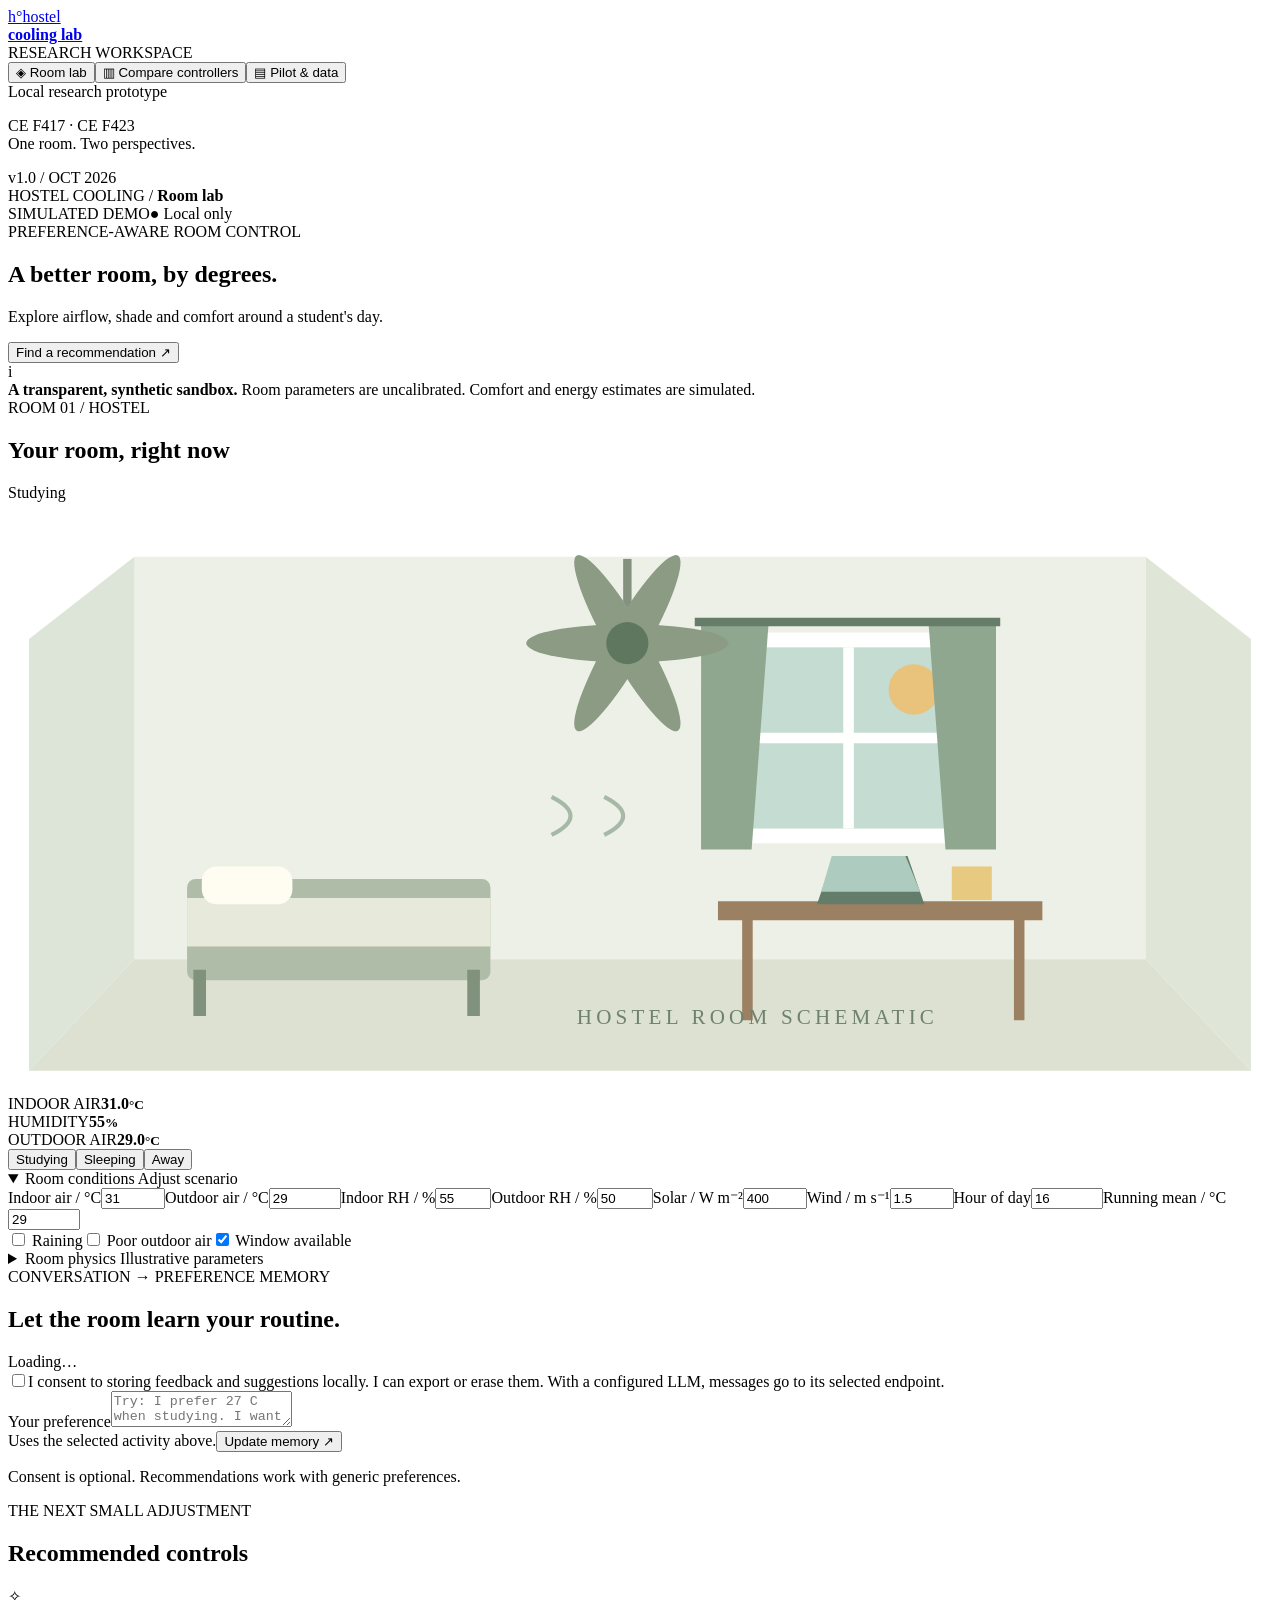
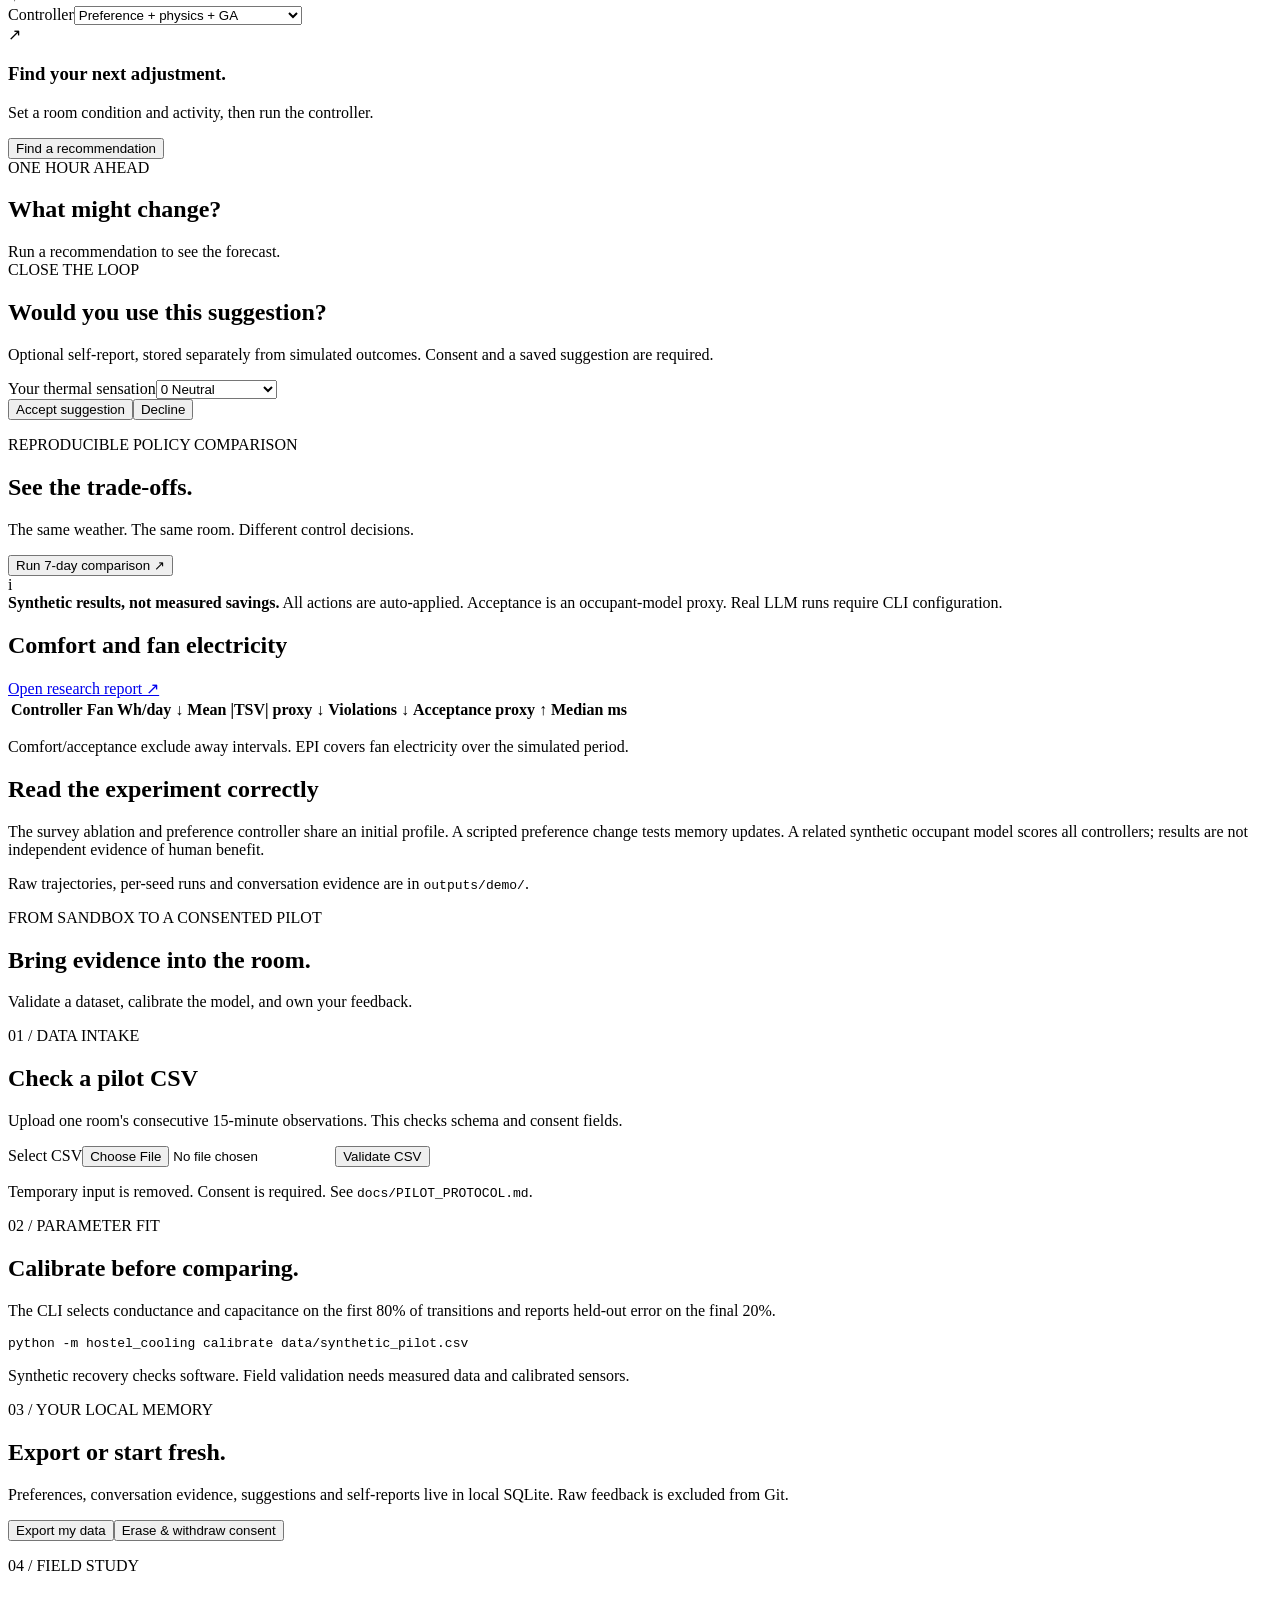
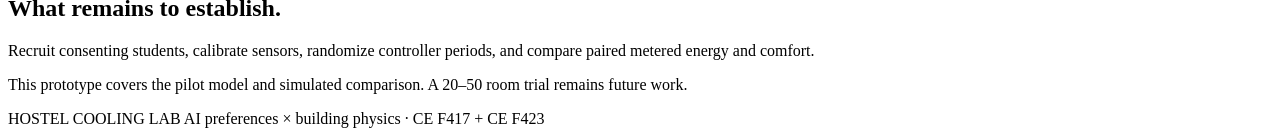
==== hostel_cooling/web/index.html @ cb5d87fa "Build combined hostel cooling research prototype and simulated pilot" ====
<!doctype html>
<html lang="en"><head><meta charset="utf-8"><meta name="viewport" content="width=device-width,initial-scale=1"><title>Hostel Cooling Lab</title><link rel="stylesheet" href="/style.css"><script src="/app.js" defer></script></head>
<body><aside class="sidebar"><a class="brand" href="/"><span class="brandmark">h°</span><span>hostel<br><b>cooling lab</b></span></a><div class="workspace-label">RESEARCH WORKSPACE</div><nav aria-label="Main navigation"><button class="nav active" data-view="lab"><span>◈</span> Room lab</button><button class="nav" data-view="evidence"><span>▥</span> Compare controllers</button><button class="nav" data-view="pilot"><span>▤</span> Pilot & data</button></nav><div class="sidebar-bottom"><span class="live-dot"></span> Local research prototype<p>CE F417 · CE F423<br>One room. Two perspectives.</p><span class="version">v1.0 / OCT 2026</span></div></aside>
<div class="workspace"><header><div class="breadcrumb">HOSTEL COOLING <span>/</span> <b id="view-label">Room lab</b></div><div class="header-right"><span class="pill amber">SIMULATED DEMO</span><span class="local">● Local only</span></div></header><main>
<section id="view-lab" class="view active"><div class="title-row"><div><div class="eyebrow">PREFERENCE-AWARE ROOM CONTROL</div><h1>A better room, by degrees.</h1><p class="subtitle">Explore airflow, shade and comfort around a student's day.</p></div><button id="recommend-top" class="primary">Find a recommendation ↗</button></div>
<div class="notice"><span>i</span><div><b>A transparent, synthetic sandbox.</b> Room parameters are uncalibrated. Comfort and energy estimates are simulated.</div></div>
<div class="lab-grid"><div class="left-column"><article class="card room-card"><div class="card-top"><div><span class="overline">ROOM 01 / HOSTEL</span><h2>Your room, right now</h2></div><span class="pill green" id="activity-badge">Studying</span></div>
<div class="room-scene"><svg viewBox="0 0 600 280" role="img" aria-label="Hostel room schematic with fan, bed, window, curtains and study desk"><path d="M60 26H540V217H60Z" fill="#edf0e6"/><path d="M60 217H540L590 270H10Z" fill="#dde1d2"/><path d="M60 26L10 65V270L60 217" fill="#dde5d8"/><path d="M540 26L590 65V270L540 217" fill="#e0e6d7"/><rect x="337" y="62" width="125" height="100" rx="3" fill="#fff"/><rect x="344" y="69" width="111" height="86" fill="#c4dcd2"/><path d="M399 69V155M344 112H455" stroke="#fff" stroke-width="5"/><circle cx="430" cy="89" r="12" fill="#e9c37b"/><g id="scene-curtain"><path d="M329 58H361L353 165H329Z" fill="#8fa78e"/><path d="M437 58H469V165H445Z" fill="#8fa78e"/></g><path d="M326 57H471" stroke="#667e69" stroke-width="4"/><rect x="85" y="179" width="144" height="48" rx="4" fill="#afbda8"/><path d="M85 188H229V211H85" fill="#e7e9da"/><rect x="92" y="173" width="43" height="18" rx="7" fill="#fffdf1"/><path d="M91 222V244M221 222V244" stroke="#80917c" stroke-width="6"/><path d="M337 194H491" stroke="#9c8062" stroke-width="9"/><path d="M351 198V246M480 198V246" stroke="#9c8062" stroke-width="5"/><path d="M392 168H427L435 191H384Z" fill="#647c6a"/><path d="M391 168H426L433 185H386Z" fill="#aecbc0"/><rect x="448" y="173" width="19" height="16" fill="#e7c980"/><path d="M294 27V57" stroke="#85917f" stroke-width="4"/><g id="fan-blades"><ellipse cx="294" cy="67" rx="48" ry="9" fill="#8b9b84"/><ellipse cx="294" cy="67" rx="48" ry="9" fill="#8b9b84" transform="rotate(60 294 67)"/><ellipse cx="294" cy="67" rx="48" ry="9" fill="#8b9b84" transform="rotate(120 294 67)"/></g><circle cx="294" cy="67" r="10" fill="#60775f"/><path d="M258 140q18 9 0 18M283 140q18 9 0 18" stroke="#a5b9a6" stroke-width="2" fill="none"/><text x="270" y="248" font-size="10" fill="#6e826d" letter-spacing="2">HOSTEL ROOM SCHEMATIC</text></svg></div>
<div class="room-stats"><div><span>INDOOR AIR</span><strong><span id="display-temp">31.0</span><small>°C</small></strong></div><div><span>HUMIDITY</span><strong><span id="display-rh">55</span><small>%</small></strong></div><div><span>OUTDOOR AIR</span><strong><span id="display-outdoor">29.0</span><small>°C</small></strong></div></div>
<div class="activity-switch" role="group" aria-label="Student activity"><button data-activity="study" class="selected">Studying</button><button data-activity="sleep">Sleeping</button><button data-activity="away">Away</button></div>
<details class="room-inputs" open><summary>Room conditions <span>Adjust scenario</span></summary><div class="input-grid"><label>Indoor air / °C<input id="indoor_c" type="number" min="5" max="50" step=".1" value="31"></label><label>Outdoor air / °C<input id="outdoor_c" type="number" min="-10" max="55" step=".1" value="29"></label><label>Indoor RH / %<input id="rh" type="number" min="1" max="100" value="55"></label><label>Outdoor RH / %<input id="outdoor_rh" type="number" min="1" max="100" value="50"></label><label>Solar / W m⁻²<input id="solar_w_m2" type="number" min="0" max="1400" value="400"></label><label>Wind / m s⁻¹<input id="wind_ms" type="number" min="0" max="15" step=".1" value="1.5"></label><label>Hour of day<input id="hour" type="number" min="0" max="23.75" step=".25" value="16"></label><label>Running mean / °C<input id="running_mean_c" type="number" min="-10" max="45" step=".1" value="29"></label></div><div class="check-row"><label><input type="checkbox" id="rain"> Raining</label><label><input type="checkbox" id="poor_air"> Poor outdoor air</label><label><input type="checkbox" id="window_allowed" checked> Window available</label></div></details>
<details class="room-inputs"><summary>Room physics <span>Illustrative parameters</span></summary><div class="input-grid"><label>Floor area / m²<input id="area_m2" type="number" min="4" max="100" value="12"></label><label>Envelope UA / W K⁻¹<input id="ua_w_k" type="number" min="1" max="500" value="45"></label><label>Capacity / MJ K⁻¹<input id="capacity_mj" type="number" min=".1" max="50" step=".1" value="2"></label><label>Orientation<select id="orientation"><option>west</option><option>east</option><option>north</option><option>south</option></select></label></div><p class="muted small">Other defaults: 3 m height, 2 m² glazing, solar gain factor 0.6. Calibrate using the CLI before interpreting field predictions.</p></details></article>
<article class="card memory-card"><div class="card-top"><div><span class="overline">CONVERSATION → PREFERENCE MEMORY</span><h2>Let the room learn your routine.</h2></div><span class="small muted" id="backend">Loading…</span></div><label class="consent"><input type="checkbox" id="consent"><span>I consent to storing feedback and suggestions locally. I can export or erase them. With a configured LLM, messages go to its selected endpoint.</span></label><form id="chat-form"><label class="sr-only" for="message">Your preference</label><textarea id="message" rows="2" maxlength="2000" placeholder="Try: I prefer 27 C when studying. I want airflow."></textarea><div class="chat-bottom"><span>Uses the selected activity above.</span><button class="primary" type="submit" id="save-preference">Update memory ↗</button></div></form><p id="chat-status" class="small" aria-live="polite">Consent is optional. Recommendations work with generic preferences.</p><div id="memory-profile" class="memory-chips"></div><div id="memory-events"></div></article></div>
<div class="right-column"><article class="card recommendation"><div class="card-top"><div><span class="overline">THE NEXT SMALL ADJUSTMENT</span><h2>Recommended controls</h2></div><span class="sparkle">✧</span></div><label class="small muted">Controller<select id="method"><option value="ours">Preference + physics + GA</option><option value="fixed">Fixed schedule</option><option value="expert">Expert rules</option><option value="adaptive">Adaptive reference + fallback</option><option value="ann">Synthetic-trained ANN</option><option value="physics">Room physics only</option><option value="generic_llm">Generic LLM (requires connection)</option></select></label><div id="recommend-empty" class="empty-state"><div>↗</div><h3>Find your next adjustment.</h3><p>Set a room condition and activity, then run the controller.</p><button class="primary" id="recommend">Find a recommendation</button></div><div id="recommend-result" hidden><div class="control-list"><div><span class="control-icon">✳</span><span><b>Fan</b><small id="fan-detail"></small></span><strong id="fan-action"></strong></div><div><span class="control-icon">▣</span><span><b>Window</b><small>Natural ventilation</small></span><strong id="window-action"></strong></div><div><span class="control-icon">▥</span><span><b>Curtain</b><small>Solar shading</small></span><strong id="curtain-action"></strong></div></div><p class="explanation" id="explanation"></p><div id="constraints" class="small"></div><button class="secondary full" id="step">Simulate these controls for 15 min →</button><p class="muted small">Updates this sandbox only. No devices are connected.</p></div></article>
<article class="card forecast"><span class="overline">ONE HOUR AHEAD</span><h2>What might change?</h2><div id="forecast-empty" class="muted small">Run a recommendation to see the forecast.</div><div id="forecast-result" hidden><div class="forecast-stat"><strong id="forecast-temperature"></strong><span>predicted indoor air / +60 min</span></div><div id="forecast-chart" aria-label="One-hour temperature forecast"></div><div class="mini-metrics"><div><span>Fan electricity / 15 min</span><b id="energy"></b></div><div><span>Comfort proxy / −3 to +3</span><b id="comfort"></b></div><div><span>GA gap from exact optimum</span><b id="ga-gap"></b></div></div><p class="small muted">Constant weather and activity. Air temperature stands in for operative temperature.</p></div></article>
<article class="card feedback"><span class="overline">CLOSE THE LOOP</span><h2>Would you use this suggestion?</h2><p class="small muted">Optional self-report, stored separately from simulated outcomes. Consent and a saved suggestion are required.</p><label class="small">Your thermal sensation<select id="tsv"><option value="-3">−3 Cold</option><option value="-2">−2 Cool</option><option value="-1">−1 Slightly cool</option><option value="0" selected>0 Neutral</option><option value="1">+1 Slightly warm</option><option value="2">+2 Warm</option><option value="3">+3 Hot</option></select></label><div class="feedback-buttons"><button class="secondary" id="accept">Accept suggestion</button><button class="text-button" id="reject">Decline</button></div><p class="small" id="feedback-status" aria-live="polite"></p></article></div></div></section>
<section id="view-evidence" class="view"><div class="title-row"><div><div class="eyebrow">REPRODUCIBLE POLICY COMPARISON</div><h1>See the trade-offs.</h1><p class="subtitle">The same weather. The same room. Different control decisions.</p></div><button id="run-experiment" class="primary">Run 7-day comparison ↗</button></div><div class="notice"><span>i</span><div><b>Synthetic results, not measured savings.</b> All actions are auto-applied. Acceptance is an occupant-model proxy. Real LLM runs require CLI configuration.</div></div><p id="experiment-status" aria-live="polite" class="small"></p><div id="results-meta" class="small muted"></div><div class="card results-card"><div class="card-top"><h2>Comfort and fan electricity</h2><a href="/report" target="_blank" rel="noopener">Open research report ↗</a></div><div class="table-wrap"><table><thead><tr><th>Controller</th><th>Fan Wh/day ↓</th><th>Mean |TSV| proxy ↓</th><th>Violations ↓</th><th>Acceptance proxy ↑</th><th>Median ms</th></tr></thead><tbody id="results"></tbody></table></div><p class="small muted">Comfort/acceptance exclude away intervals. EPI covers fan electricity over the simulated period.</p></div><div class="card"><h2>Read the experiment correctly</h2><div id="skipped"></div><p>The survey ablation and preference controller share an initial profile. A scripted preference change tests memory updates. A related synthetic occupant model scores all controllers; results are not independent evidence of human benefit.</p><p>Raw trajectories, per-seed runs and conversation evidence are in <code>outputs/demo/</code>.</p></div></section>
<section id="view-pilot" class="view"><div class="title-row"><div><div class="eyebrow">FROM SANDBOX TO A CONSENTED PILOT</div><h1>Bring evidence into the room.</h1><p class="subtitle">Validate a dataset, calibrate the model, and own your feedback.</p></div></div><div class="pilot-grid"><article class="card"><span class="overline">01 / DATA INTAKE</span><h2>Check a pilot CSV</h2><p class="muted">Upload one room's consecutive 15-minute observations. This checks schema and consent fields.</p><label class="file-input">Select CSV<input id="pilot-file" type="file" accept=".csv,text/csv"></label><button class="primary" id="validate-pilot">Validate CSV</button><p id="pilot-status" aria-live="polite" class="small"></p><p class="small muted">Temporary input is removed. Consent is required. See <code>docs/PILOT_PROTOCOL.md</code>.</p></article><article class="card"><span class="overline">02 / PARAMETER FIT</span><h2>Calibrate before comparing.</h2><p>The CLI selects conductance and capacitance on the first 80% of transitions and reports held-out error on the final 20%.</p><pre>python -m hostel_cooling calibrate data/synthetic_pilot.csv</pre><p class="small muted">Synthetic recovery checks software. Field validation needs measured data and calibrated sensors.</p></article><article class="card"><span class="overline">03 / YOUR LOCAL MEMORY</span><h2>Export or start fresh.</h2><p>Preferences, conversation evidence, suggestions and self-reports live in local SQLite. Raw feedback is excluded from Git.</p><div class="feedback-buttons"><button class="secondary" id="export">Export my data</button><button class="text-button danger" id="erase">Erase & withdraw consent</button></div><p id="privacy-status" class="small" aria-live="polite"></p></article><article class="card"><span class="overline">04 / FIELD STUDY</span><h2>What remains to establish.</h2><p>Recruit consenting students, calibrate sensors, randomize controller periods, and compare paired metered energy and comfort.</p><p class="small muted">This prototype covers the pilot model and simulated comparison. A 20–50 room trial remains future work.</p></article></div></section>
<footer>HOSTEL COOLING LAB <span>AI preferences × building physics · CE F417 + CE F423</span></footer></main></div><div id="toast" role="status" aria-live="polite"></div></body></html>
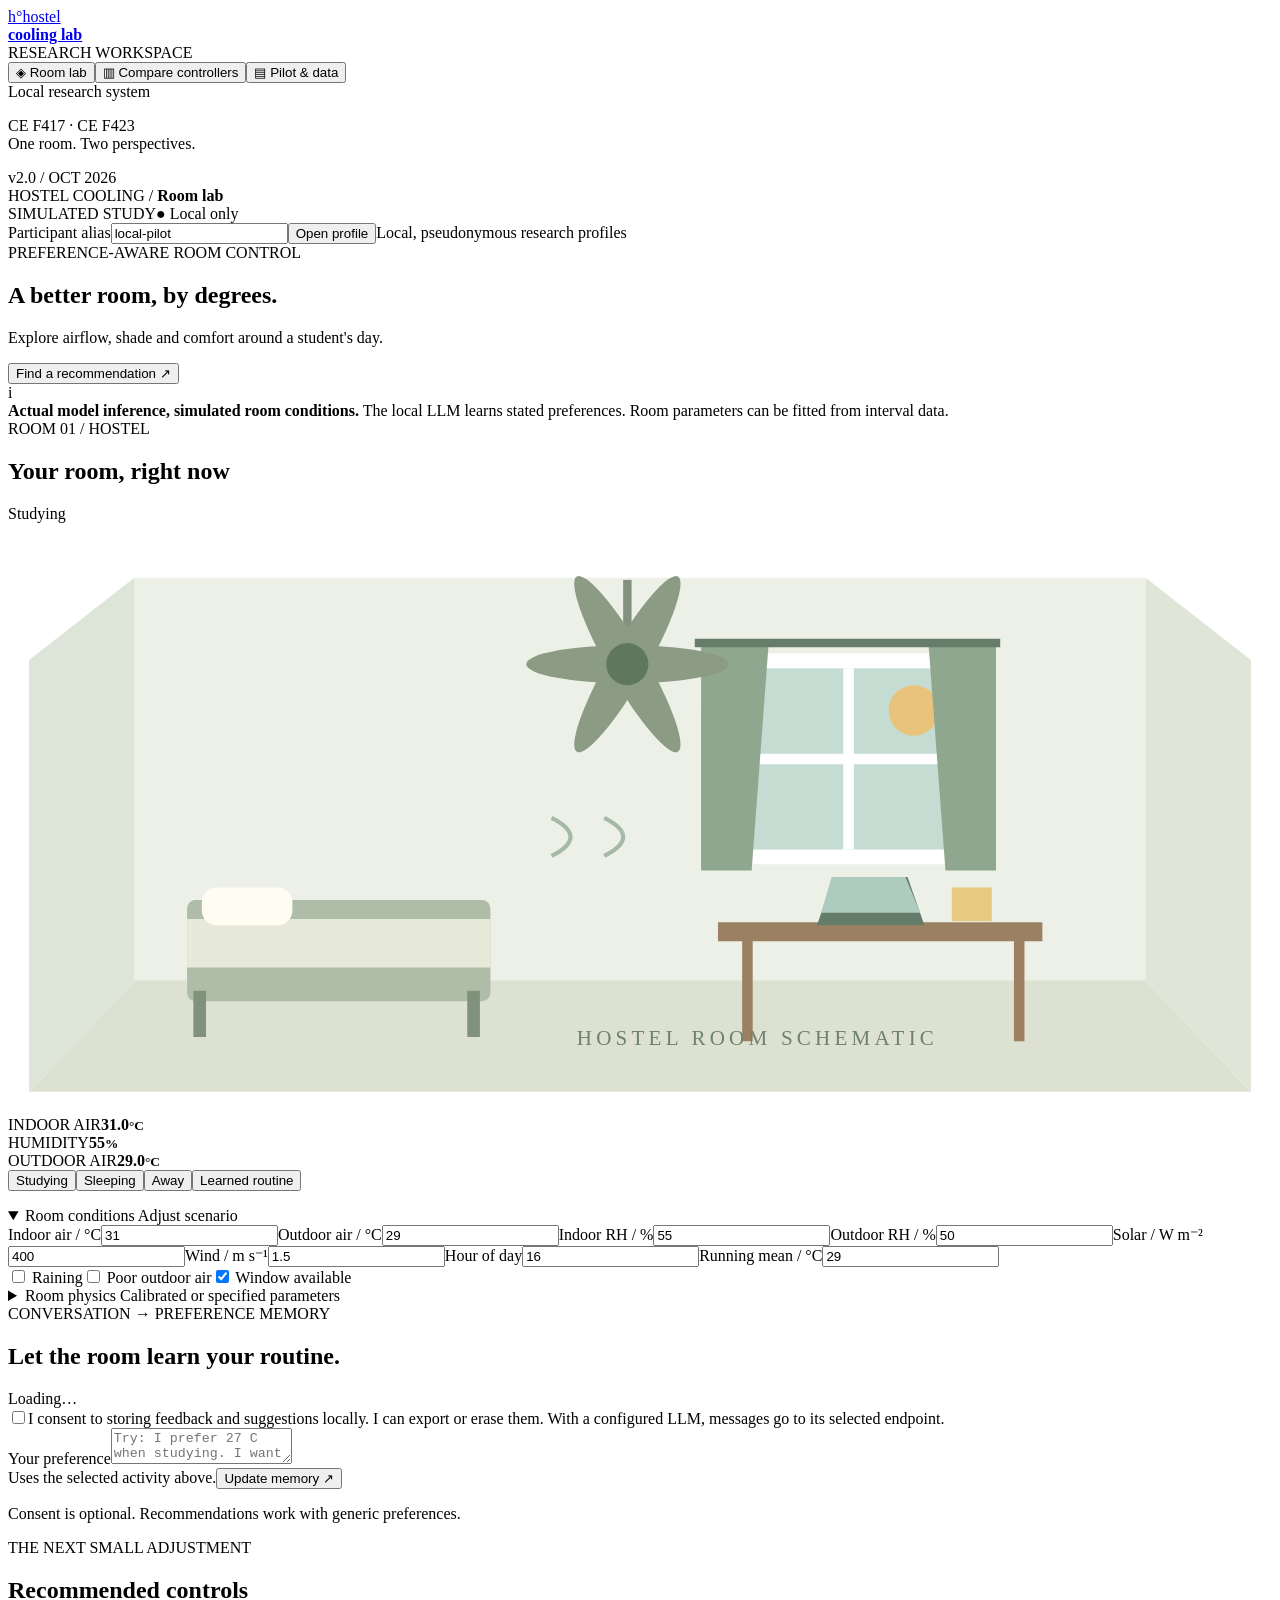
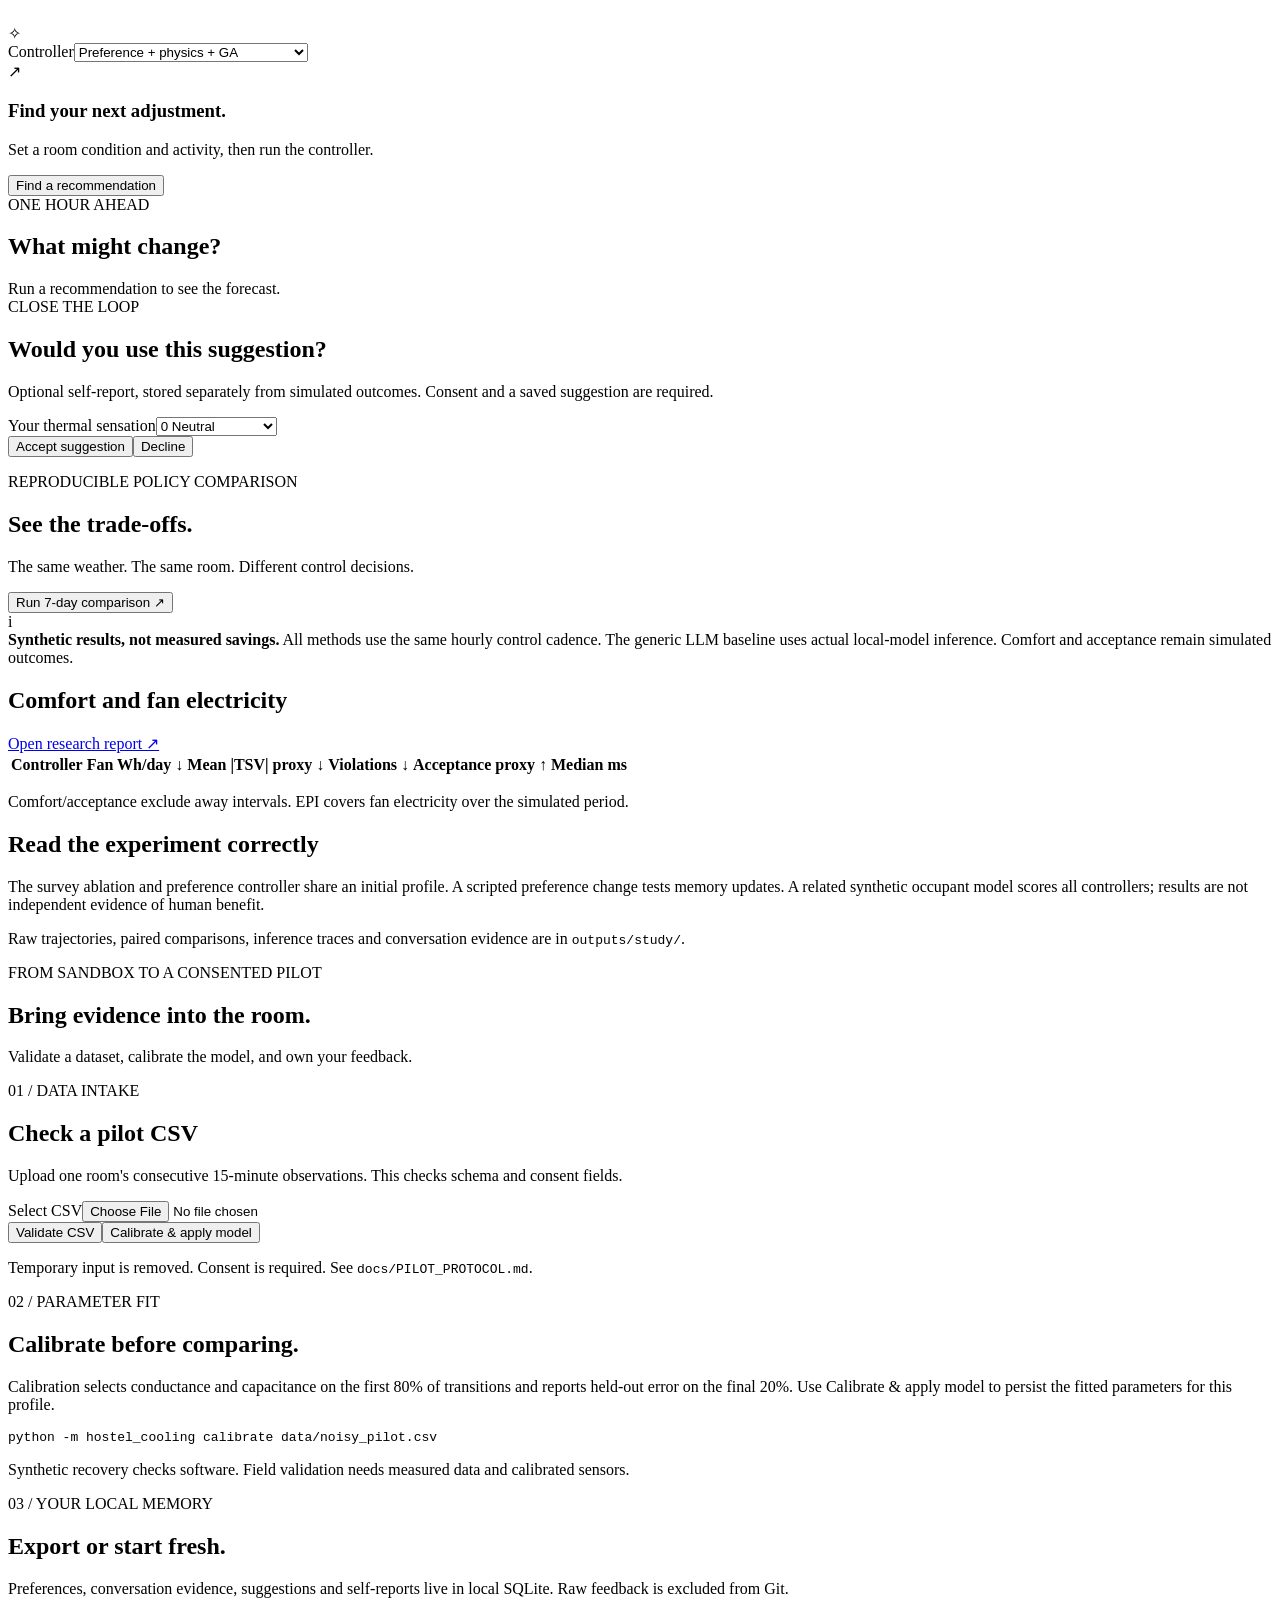
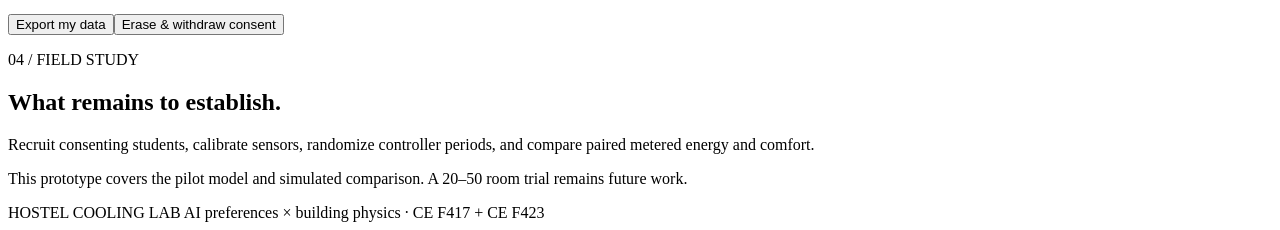
==== commit 942da797: "Complete simulated course study with actual local LLM and reproducible evidence" ====
--- a/hostel_cooling/web/index.html
+++ b/hostel_cooling/web/index.html
@@ -1,19 +1,760 @@
 <!doctype html>
-<html lang="en"><head><meta charset="utf-8"><meta name="viewport" content="width=device-width,initial-scale=1"><title>Hostel Cooling Lab</title><link rel="stylesheet" href="/style.css"><script src="/app.js" defer></script></head>
-<body><aside class="sidebar"><a class="brand" href="/"><span class="brandmark">h°</span><span>hostel<br><b>cooling lab</b></span></a><div class="workspace-label">RESEARCH WORKSPACE</div><nav aria-label="Main navigation"><button class="nav active" data-view="lab"><span>◈</span> Room lab</button><button class="nav" data-view="evidence"><span>▥</span> Compare controllers</button><button class="nav" data-view="pilot"><span>▤</span> Pilot & data</button></nav><div class="sidebar-bottom"><span class="live-dot"></span> Local research prototype<p>CE F417 · CE F423<br>One room. Two perspectives.</p><span class="version">v1.0 / OCT 2026</span></div></aside>
-<div class="workspace"><header><div class="breadcrumb">HOSTEL COOLING <span>/</span> <b id="view-label">Room lab</b></div><div class="header-right"><span class="pill amber">SIMULATED DEMO</span><span class="local">● Local only</span></div></header><main>
-<section id="view-lab" class="view active"><div class="title-row"><div><div class="eyebrow">PREFERENCE-AWARE ROOM CONTROL</div><h1>A better room, by degrees.</h1><p class="subtitle">Explore airflow, shade and comfort around a student's day.</p></div><button id="recommend-top" class="primary">Find a recommendation ↗</button></div>
-<div class="notice"><span>i</span><div><b>A transparent, synthetic sandbox.</b> Room parameters are uncalibrated. Comfort and energy estimates are simulated.</div></div>
-<div class="lab-grid"><div class="left-column"><article class="card room-card"><div class="card-top"><div><span class="overline">ROOM 01 / HOSTEL</span><h2>Your room, right now</h2></div><span class="pill green" id="activity-badge">Studying</span></div>
-<div class="room-scene"><svg viewBox="0 0 600 280" role="img" aria-label="Hostel room schematic with fan, bed, window, curtains and study desk"><path d="M60 26H540V217H60Z" fill="#edf0e6"/><path d="M60 217H540L590 270H10Z" fill="#dde1d2"/><path d="M60 26L10 65V270L60 217" fill="#dde5d8"/><path d="M540 26L590 65V270L540 217" fill="#e0e6d7"/><rect x="337" y="62" width="125" height="100" rx="3" fill="#fff"/><rect x="344" y="69" width="111" height="86" fill="#c4dcd2"/><path d="M399 69V155M344 112H455" stroke="#fff" stroke-width="5"/><circle cx="430" cy="89" r="12" fill="#e9c37b"/><g id="scene-curtain"><path d="M329 58H361L353 165H329Z" fill="#8fa78e"/><path d="M437 58H469V165H445Z" fill="#8fa78e"/></g><path d="M326 57H471" stroke="#667e69" stroke-width="4"/><rect x="85" y="179" width="144" height="48" rx="4" fill="#afbda8"/><path d="M85 188H229V211H85" fill="#e7e9da"/><rect x="92" y="173" width="43" height="18" rx="7" fill="#fffdf1"/><path d="M91 222V244M221 222V244" stroke="#80917c" stroke-width="6"/><path d="M337 194H491" stroke="#9c8062" stroke-width="9"/><path d="M351 198V246M480 198V246" stroke="#9c8062" stroke-width="5"/><path d="M392 168H427L435 191H384Z" fill="#647c6a"/><path d="M391 168H426L433 185H386Z" fill="#aecbc0"/><rect x="448" y="173" width="19" height="16" fill="#e7c980"/><path d="M294 27V57" stroke="#85917f" stroke-width="4"/><g id="fan-blades"><ellipse cx="294" cy="67" rx="48" ry="9" fill="#8b9b84"/><ellipse cx="294" cy="67" rx="48" ry="9" fill="#8b9b84" transform="rotate(60 294 67)"/><ellipse cx="294" cy="67" rx="48" ry="9" fill="#8b9b84" transform="rotate(120 294 67)"/></g><circle cx="294" cy="67" r="10" fill="#60775f"/><path d="M258 140q18 9 0 18M283 140q18 9 0 18" stroke="#a5b9a6" stroke-width="2" fill="none"/><text x="270" y="248" font-size="10" fill="#6e826d" letter-spacing="2">HOSTEL ROOM SCHEMATIC</text></svg></div>
-<div class="room-stats"><div><span>INDOOR AIR</span><strong><span id="display-temp">31.0</span><small>°C</small></strong></div><div><span>HUMIDITY</span><strong><span id="display-rh">55</span><small>%</small></strong></div><div><span>OUTDOOR AIR</span><strong><span id="display-outdoor">29.0</span><small>°C</small></strong></div></div>
-<div class="activity-switch" role="group" aria-label="Student activity"><button data-activity="study" class="selected">Studying</button><button data-activity="sleep">Sleeping</button><button data-activity="away">Away</button></div>
-<details class="room-inputs" open><summary>Room conditions <span>Adjust scenario</span></summary><div class="input-grid"><label>Indoor air / °C<input id="indoor_c" type="number" min="5" max="50" step=".1" value="31"></label><label>Outdoor air / °C<input id="outdoor_c" type="number" min="-10" max="55" step=".1" value="29"></label><label>Indoor RH / %<input id="rh" type="number" min="1" max="100" value="55"></label><label>Outdoor RH / %<input id="outdoor_rh" type="number" min="1" max="100" value="50"></label><label>Solar / W m⁻²<input id="solar_w_m2" type="number" min="0" max="1400" value="400"></label><label>Wind / m s⁻¹<input id="wind_ms" type="number" min="0" max="15" step=".1" value="1.5"></label><label>Hour of day<input id="hour" type="number" min="0" max="23.75" step=".25" value="16"></label><label>Running mean / °C<input id="running_mean_c" type="number" min="-10" max="45" step=".1" value="29"></label></div><div class="check-row"><label><input type="checkbox" id="rain"> Raining</label><label><input type="checkbox" id="poor_air"> Poor outdoor air</label><label><input type="checkbox" id="window_allowed" checked> Window available</label></div></details>
-<details class="room-inputs"><summary>Room physics <span>Illustrative parameters</span></summary><div class="input-grid"><label>Floor area / m²<input id="area_m2" type="number" min="4" max="100" value="12"></label><label>Envelope UA / W K⁻¹<input id="ua_w_k" type="number" min="1" max="500" value="45"></label><label>Capacity / MJ K⁻¹<input id="capacity_mj" type="number" min=".1" max="50" step=".1" value="2"></label><label>Orientation<select id="orientation"><option>west</option><option>east</option><option>north</option><option>south</option></select></label></div><p class="muted small">Other defaults: 3 m height, 2 m² glazing, solar gain factor 0.6. Calibrate using the CLI before interpreting field predictions.</p></details></article>
-<article class="card memory-card"><div class="card-top"><div><span class="overline">CONVERSATION → PREFERENCE MEMORY</span><h2>Let the room learn your routine.</h2></div><span class="small muted" id="backend">Loading…</span></div><label class="consent"><input type="checkbox" id="consent"><span>I consent to storing feedback and suggestions locally. I can export or erase them. With a configured LLM, messages go to its selected endpoint.</span></label><form id="chat-form"><label class="sr-only" for="message">Your preference</label><textarea id="message" rows="2" maxlength="2000" placeholder="Try: I prefer 27 C when studying. I want airflow."></textarea><div class="chat-bottom"><span>Uses the selected activity above.</span><button class="primary" type="submit" id="save-preference">Update memory ↗</button></div></form><p id="chat-status" class="small" aria-live="polite">Consent is optional. Recommendations work with generic preferences.</p><div id="memory-profile" class="memory-chips"></div><div id="memory-events"></div></article></div>
-<div class="right-column"><article class="card recommendation"><div class="card-top"><div><span class="overline">THE NEXT SMALL ADJUSTMENT</span><h2>Recommended controls</h2></div><span class="sparkle">✧</span></div><label class="small muted">Controller<select id="method"><option value="ours">Preference + physics + GA</option><option value="fixed">Fixed schedule</option><option value="expert">Expert rules</option><option value="adaptive">Adaptive reference + fallback</option><option value="ann">Synthetic-trained ANN</option><option value="physics">Room physics only</option><option value="generic_llm">Generic LLM (requires connection)</option></select></label><div id="recommend-empty" class="empty-state"><div>↗</div><h3>Find your next adjustment.</h3><p>Set a room condition and activity, then run the controller.</p><button class="primary" id="recommend">Find a recommendation</button></div><div id="recommend-result" hidden><div class="control-list"><div><span class="control-icon">✳</span><span><b>Fan</b><small id="fan-detail"></small></span><strong id="fan-action"></strong></div><div><span class="control-icon">▣</span><span><b>Window</b><small>Natural ventilation</small></span><strong id="window-action"></strong></div><div><span class="control-icon">▥</span><span><b>Curtain</b><small>Solar shading</small></span><strong id="curtain-action"></strong></div></div><p class="explanation" id="explanation"></p><div id="constraints" class="small"></div><button class="secondary full" id="step">Simulate these controls for 15 min →</button><p class="muted small">Updates this sandbox only. No devices are connected.</p></div></article>
-<article class="card forecast"><span class="overline">ONE HOUR AHEAD</span><h2>What might change?</h2><div id="forecast-empty" class="muted small">Run a recommendation to see the forecast.</div><div id="forecast-result" hidden><div class="forecast-stat"><strong id="forecast-temperature"></strong><span>predicted indoor air / +60 min</span></div><div id="forecast-chart" aria-label="One-hour temperature forecast"></div><div class="mini-metrics"><div><span>Fan electricity / 15 min</span><b id="energy"></b></div><div><span>Comfort proxy / −3 to +3</span><b id="comfort"></b></div><div><span>GA gap from exact optimum</span><b id="ga-gap"></b></div></div><p class="small muted">Constant weather and activity. Air temperature stands in for operative temperature.</p></div></article>
-<article class="card feedback"><span class="overline">CLOSE THE LOOP</span><h2>Would you use this suggestion?</h2><p class="small muted">Optional self-report, stored separately from simulated outcomes. Consent and a saved suggestion are required.</p><label class="small">Your thermal sensation<select id="tsv"><option value="-3">−3 Cold</option><option value="-2">−2 Cool</option><option value="-1">−1 Slightly cool</option><option value="0" selected>0 Neutral</option><option value="1">+1 Slightly warm</option><option value="2">+2 Warm</option><option value="3">+3 Hot</option></select></label><div class="feedback-buttons"><button class="secondary" id="accept">Accept suggestion</button><button class="text-button" id="reject">Decline</button></div><p class="small" id="feedback-status" aria-live="polite"></p></article></div></div></section>
-<section id="view-evidence" class="view"><div class="title-row"><div><div class="eyebrow">REPRODUCIBLE POLICY COMPARISON</div><h1>See the trade-offs.</h1><p class="subtitle">The same weather. The same room. Different control decisions.</p></div><button id="run-experiment" class="primary">Run 7-day comparison ↗</button></div><div class="notice"><span>i</span><div><b>Synthetic results, not measured savings.</b> All actions are auto-applied. Acceptance is an occupant-model proxy. Real LLM runs require CLI configuration.</div></div><p id="experiment-status" aria-live="polite" class="small"></p><div id="results-meta" class="small muted"></div><div class="card results-card"><div class="card-top"><h2>Comfort and fan electricity</h2><a href="/report" target="_blank" rel="noopener">Open research report ↗</a></div><div class="table-wrap"><table><thead><tr><th>Controller</th><th>Fan Wh/day ↓</th><th>Mean |TSV| proxy ↓</th><th>Violations ↓</th><th>Acceptance proxy ↑</th><th>Median ms</th></tr></thead><tbody id="results"></tbody></table></div><p class="small muted">Comfort/acceptance exclude away intervals. EPI covers fan electricity over the simulated period.</p></div><div class="card"><h2>Read the experiment correctly</h2><div id="skipped"></div><p>The survey ablation and preference controller share an initial profile. A scripted preference change tests memory updates. A related synthetic occupant model scores all controllers; results are not independent evidence of human benefit.</p><p>Raw trajectories, per-seed runs and conversation evidence are in <code>outputs/demo/</code>.</p></div></section>
-<section id="view-pilot" class="view"><div class="title-row"><div><div class="eyebrow">FROM SANDBOX TO A CONSENTED PILOT</div><h1>Bring evidence into the room.</h1><p class="subtitle">Validate a dataset, calibrate the model, and own your feedback.</p></div></div><div class="pilot-grid"><article class="card"><span class="overline">01 / DATA INTAKE</span><h2>Check a pilot CSV</h2><p class="muted">Upload one room's consecutive 15-minute observations. This checks schema and consent fields.</p><label class="file-input">Select CSV<input id="pilot-file" type="file" accept=".csv,text/csv"></label><button class="primary" id="validate-pilot">Validate CSV</button><p id="pilot-status" aria-live="polite" class="small"></p><p class="small muted">Temporary input is removed. Consent is required. See <code>docs/PILOT_PROTOCOL.md</code>.</p></article><article class="card"><span class="overline">02 / PARAMETER FIT</span><h2>Calibrate before comparing.</h2><p>The CLI selects conductance and capacitance on the first 80% of transitions and reports held-out error on the final 20%.</p><pre>python -m hostel_cooling calibrate data/synthetic_pilot.csv</pre><p class="small muted">Synthetic recovery checks software. Field validation needs measured data and calibrated sensors.</p></article><article class="card"><span class="overline">03 / YOUR LOCAL MEMORY</span><h2>Export or start fresh.</h2><p>Preferences, conversation evidence, suggestions and self-reports live in local SQLite. Raw feedback is excluded from Git.</p><div class="feedback-buttons"><button class="secondary" id="export">Export my data</button><button class="text-button danger" id="erase">Erase & withdraw consent</button></div><p id="privacy-status" class="small" aria-live="polite"></p></article><article class="card"><span class="overline">04 / FIELD STUDY</span><h2>What remains to establish.</h2><p>Recruit consenting students, calibrate sensors, randomize controller periods, and compare paired metered energy and comfort.</p><p class="small muted">This prototype covers the pilot model and simulated comparison. A 20–50 room trial remains future work.</p></article></div></section>
-<footer>HOSTEL COOLING LAB <span>AI preferences × building physics · CE F417 + CE F423</span></footer></main></div><div id="toast" role="status" aria-live="polite"></div></body></html>
+<html lang="en">
+  <head>
+    <meta charset="utf-8" />
+    <meta name="viewport" content="width=device-width,initial-scale=1" />
+    <title>Hostel Cooling Lab</title>
+    <link rel="stylesheet" href="/style.css" />
+    <script src="/app.js" defer></script>
+  </head>
+  <body>
+    <aside class="sidebar">
+      <a class="brand" href="/"
+        ><span class="brandmark">h°</span
+        ><span>hostel<br /><b>cooling lab</b></span></a
+      >
+      <div class="workspace-label">RESEARCH WORKSPACE</div>
+      <nav aria-label="Main navigation">
+        <button class="nav active" data-view="lab">
+          <span>◈</span> Room lab</button
+        ><button class="nav" data-view="evidence">
+          <span>▥</span> Compare controllers</button
+        ><button class="nav" data-view="pilot">
+          <span>▤</span> Pilot & data
+        </button>
+      </nav>
+      <div class="sidebar-bottom">
+        <span class="live-dot"></span> Local research system
+        <p>CE F417 · CE F423<br />One room. Two perspectives.</p>
+        <span class="version">v2.0 / OCT 2026</span>
+      </div>
+    </aside>
+    <div class="workspace">
+      <header>
+        <div class="breadcrumb">
+          HOSTEL COOLING <span>/</span> <b id="view-label">Room lab</b>
+        </div>
+        <div class="header-right">
+          <span class="pill amber">SIMULATED STUDY</span
+          ><span class="local">● Local only</span>
+        </div>
+      </header>
+      <main>
+        <div class="participant-bar">
+          <label for="participant-id">Participant alias</label
+          ><input
+            id="participant-id"
+            maxlength="40"
+            pattern="[A-Za-z0-9_-]{1,40}"
+            value="local-pilot"
+          /><button id="switch-participant" class="secondary">
+            Open profile</button
+          ><span class="small muted" id="profile-status"
+            >Local, pseudonymous research profiles</span
+          >
+        </div>
+        <section id="view-lab" class="view active">
+          <div class="title-row">
+            <div>
+              <div class="eyebrow">PREFERENCE-AWARE ROOM CONTROL</div>
+              <h1>A better room, by degrees.</h1>
+              <p class="subtitle">
+                Explore airflow, shade and comfort around a student's day.
+              </p>
+            </div>
+            <button id="recommend-top" class="primary">
+              Find a recommendation ↗
+            </button>
+          </div>
+          <div class="notice">
+            <span>i</span>
+            <div>
+              <b>Actual model inference, simulated room conditions.</b> The
+              local LLM learns stated preferences. Room parameters can be fitted
+              from interval data.
+            </div>
+          </div>
+          <div class="lab-grid">
+            <div class="left-column">
+              <article class="card room-card">
+                <div class="card-top">
+                  <div>
+                    <span class="overline">ROOM 01 / HOSTEL</span>
+                    <h2>Your room, right now</h2>
+                  </div>
+                  <span class="pill green" id="activity-badge">Studying</span>
+                </div>
+                <div class="room-scene">
+                  <svg
+                    viewBox="0 0 600 280"
+                    role="img"
+                    aria-label="Hostel room schematic with fan, bed, window, curtains and study desk"
+                  >
+                    <path d="M60 26H540V217H60Z" fill="#edf0e6" />
+                    <path d="M60 217H540L590 270H10Z" fill="#dde1d2" />
+                    <path d="M60 26L10 65V270L60 217" fill="#dde5d8" />
+                    <path d="M540 26L590 65V270L540 217" fill="#e0e6d7" />
+                    <rect
+                      x="337"
+                      y="62"
+                      width="125"
+                      height="100"
+                      rx="3"
+                      fill="#fff"
+                    />
+                    <rect
+                      x="344"
+                      y="69"
+                      width="111"
+                      height="86"
+                      fill="#c4dcd2"
+                    />
+                    <path
+                      d="M399 69V155M344 112H455"
+                      stroke="#fff"
+                      stroke-width="5"
+                    />
+                    <circle cx="430" cy="89" r="12" fill="#e9c37b" />
+                    <g id="scene-curtain">
+                      <path d="M329 58H361L353 165H329Z" fill="#8fa78e" />
+                      <path d="M437 58H469V165H445Z" fill="#8fa78e" />
+                    </g>
+                    <path d="M326 57H471" stroke="#667e69" stroke-width="4" />
+                    <rect
+                      x="85"
+                      y="179"
+                      width="144"
+                      height="48"
+                      rx="4"
+                      fill="#afbda8"
+                    />
+                    <path d="M85 188H229V211H85" fill="#e7e9da" />
+                    <rect
+                      x="92"
+                      y="173"
+                      width="43"
+                      height="18"
+                      rx="7"
+                      fill="#fffdf1"
+                    />
+                    <path
+                      d="M91 222V244M221 222V244"
+                      stroke="#80917c"
+                      stroke-width="6"
+                    />
+                    <path d="M337 194H491" stroke="#9c8062" stroke-width="9" />
+                    <path
+                      d="M351 198V246M480 198V246"
+                      stroke="#9c8062"
+                      stroke-width="5"
+                    />
+                    <path d="M392 168H427L435 191H384Z" fill="#647c6a" />
+                    <path d="M391 168H426L433 185H386Z" fill="#aecbc0" />
+                    <rect
+                      x="448"
+                      y="173"
+                      width="19"
+                      height="16"
+                      fill="#e7c980"
+                    />
+                    <path d="M294 27V57" stroke="#85917f" stroke-width="4" />
+                    <g id="fan-blades">
+                      <ellipse cx="294" cy="67" rx="48" ry="9" fill="#8b9b84" />
+                      <ellipse
+                        cx="294"
+                        cy="67"
+                        rx="48"
+                        ry="9"
+                        fill="#8b9b84"
+                        transform="rotate(60 294 67)"
+                      />
+                      <ellipse
+                        cx="294"
+                        cy="67"
+                        rx="48"
+                        ry="9"
+                        fill="#8b9b84"
+                        transform="rotate(120 294 67)"
+                      />
+                    </g>
+                    <circle cx="294" cy="67" r="10" fill="#60775f" />
+                    <path
+                      d="M258 140q18 9 0 18M283 140q18 9 0 18"
+                      stroke="#a5b9a6"
+                      stroke-width="2"
+                      fill="none"
+                    />
+                    <text
+                      x="270"
+                      y="248"
+                      font-size="10"
+                      fill="#6e826d"
+                      letter-spacing="2"
+                    >
+                      HOSTEL ROOM SCHEMATIC
+                    </text>
+                  </svg>
+                </div>
+                <div class="room-stats">
+                  <div>
+                    <span>INDOOR AIR</span
+                    ><strong
+                      ><span id="display-temp">31.0</span
+                      ><small>°C</small></strong
+                    >
+                  </div>
+                  <div>
+                    <span>HUMIDITY</span
+                    ><strong
+                      ><span id="display-rh">55</span><small>%</small></strong
+                    >
+                  </div>
+                  <div>
+                    <span>OUTDOOR AIR</span
+                    ><strong
+                      ><span id="display-outdoor">29.0</span
+                      ><small>°C</small></strong
+                    >
+                  </div>
+                </div>
+                <div
+                  class="activity-switch"
+                  role="group"
+                  aria-label="Student activity"
+                >
+                  <button data-activity="study" class="selected">
+                    Studying</button
+                  ><button data-activity="sleep">Sleeping</button
+                  ><button data-activity="away">Away</button
+                  ><button data-activity="auto">Learned routine</button>
+                </div>
+                <p
+                  id="routine-status"
+                  class="small muted"
+                  aria-live="polite"
+                ></p>
+                <details class="room-inputs" open>
+                  <summary>
+                    Room conditions <span>Adjust scenario</span>
+                  </summary>
+                  <div class="input-grid">
+                    <label
+                      >Indoor air / °C<input
+                        id="indoor_c"
+                        type="number"
+                        min="5"
+                        max="50"
+                        step="any"
+                        value="31" /></label
+                    ><label
+                      >Outdoor air / °C<input
+                        id="outdoor_c"
+                        type="number"
+                        min="-10"
+                        max="55"
+                        step="any"
+                        value="29" /></label
+                    ><label
+                      >Indoor RH / %<input
+                        id="rh"
+                        step="any"
+                        type="number"
+                        min="1"
+                        max="100"
+                        value="55" /></label
+                    ><label
+                      >Outdoor RH / %<input
+                        id="outdoor_rh"
+                        step="any"
+                        type="number"
+                        min="1"
+                        max="100"
+                        value="50" /></label
+                    ><label
+                      >Solar / W m⁻²<input
+                        id="solar_w_m2"
+                        type="number"
+                        min="0"
+                        max="1400"
+                        value="400"
+                        step="any" /></label
+                    ><label
+                      >Wind / m s⁻¹<input
+                        id="wind_ms"
+                        type="number"
+                        min="0"
+                        max="15"
+                        step="any"
+                        value="1.5" /></label
+                    ><label
+                      >Hour of day<input
+                        id="hour"
+                        type="number"
+                        min="0"
+                        max="23.9999"
+                        step="any"
+                        value="16" /></label
+                    ><label
+                      >Running mean / °C<input
+                        id="running_mean_c"
+                        type="number"
+                        min="-10"
+                        max="45"
+                        step="any"
+                        value="29"
+                    /></label>
+                  </div>
+                  <div class="check-row">
+                    <label><input type="checkbox" id="rain" /> Raining</label
+                    ><label
+                      ><input type="checkbox" id="poor_air" /> Poor outdoor
+                      air</label
+                    ><label
+                      ><input type="checkbox" id="window_allowed" checked />
+                      Window available</label
+                    >
+                  </div>
+                </details>
+                <details class="room-inputs">
+                  <summary>
+                    Room physics <span>Calibrated or specified parameters</span>
+                  </summary>
+                  <div class="input-grid">
+                    <label
+                      >Floor area / m²<input
+                        id="area_m2"
+                        type="number"
+                        min="4"
+                        max="100"
+                        value="12"
+                        step="any" /></label
+                    ><label
+                      >Envelope UA / W K⁻¹<input
+                        id="ua_w_k"
+                        type="number"
+                        min="1"
+                        max="500"
+                        value="45"
+                        step="any" /></label
+                    ><label
+                      >Capacity / MJ K⁻¹<input
+                        id="capacity_mj"
+                        type="number"
+                        min=".1"
+                        max="50"
+                        step="any"
+                        value="2" /></label
+                    ><label
+                      >Orientation<select id="orientation">
+                        <option>west</option>
+                        <option>east</option>
+                        <option>north</option>
+                        <option>south</option>
+                      </select></label
+                    >
+                  </div>
+                  <p class="muted small">
+                    Other defaults: 3 m height, 2 m&sup2; glazing, solar gain
+                    factor 0.6. Calibrate from CSV or estimate from materials.
+                  </p>
+                  <details class="room-inputs">
+                    <summary>Material & geometry estimate</summary>
+                    <div class="input-grid">
+                      <label
+                        >Opaque wall area / m&sup2;<input
+                          id="envelope-area"
+                          type="number"
+                          value="18"
+                          min="1"
+                          max="200"
+                          step="any" /></label
+                      ><label
+                        >Wall thickness / m<input
+                          id="envelope-thickness"
+                          type="number"
+                          value="0.2"
+                          min="0.001"
+                          max="2"
+                          step="any" /></label
+                      ><label
+                        >Conductivity / W m-1 K-1<input
+                          id="envelope-k"
+                          type="number"
+                          value="1.729577"
+                          min=".01"
+                          max="20"
+                          step="any" /></label
+                      ><label
+                        >Density / kg m-3<input
+                          id="envelope-density"
+                          type="number"
+                          value="2242.585"
+                          min="1"
+                          max="10000"
+                          step="any" /></label
+                      ><label
+                        >Specific heat / J kg-1 K-1<input
+                          id="envelope-cp"
+                          type="number"
+                          value="836.8"
+                          min="100"
+                          max="5000"
+                          step="any" /></label
+                      ><label
+                        >Effective mass fraction<input
+                          id="envelope-fraction"
+                          type="number"
+                          value=".25"
+                          min=".01"
+                          max="1"
+                          step="any"
+                      /></label>
+                    </div>
+                    <button id="apply-envelope" class="secondary full">
+                      Apply material estimate
+                    </button>
+                    <p id="envelope-status" class="small muted">
+                      Initial concrete values come from an EnergyPlus example.
+                      Surface films and effective mass are assumptions. A
+                      calibrated fit can replace this estimate.
+                    </p>
+                  </details>
+                </details>
+              </article>
+              <article class="card memory-card">
+                <div class="card-top">
+                  <div>
+                    <span class="overline"
+                      >CONVERSATION → PREFERENCE MEMORY</span
+                    >
+                    <h2>Let the room learn your routine.</h2>
+                  </div>
+                  <span class="small muted" id="backend">Loading…</span>
+                </div>
+                <label class="consent"
+                  ><input type="checkbox" id="consent" /><span
+                    >I consent to storing feedback and suggestions locally. I
+                    can export or erase them. With a configured LLM, messages go
+                    to its selected endpoint.</span
+                  ></label
+                >
+                <form id="chat-form">
+                  <label class="sr-only" for="message">Your preference</label
+                  ><textarea
+                    id="message"
+                    rows="2"
+                    maxlength="2000"
+                    placeholder="Try: I prefer 27 C when studying. I want airflow."
+                  ></textarea>
+                  <div class="chat-bottom">
+                    <span>Uses the selected activity above.</span
+                    ><button class="primary" type="submit" id="save-preference">
+                      Update memory ↗
+                    </button>
+                  </div>
+                </form>
+                <p id="chat-status" class="small" aria-live="polite">
+                  Consent is optional. Recommendations work with generic
+                  preferences.
+                </p>
+                <div id="preference-review" class="preference-review" hidden>
+                  <b>Review interpreted changes</b>
+                  <p class="small muted">
+                    The model can misunderstand a message. Save only the changes
+                    you intended.
+                  </p>
+                  <ul id="interpreted-changes"></ul>
+                  <div class="feedback-buttons">
+                    <button id="confirm-preference" class="primary">
+                      Confirm & save</button
+                    ><button id="discard-preference" class="text-button">
+                      Discard & rephrase
+                    </button>
+                  </div>
+                </div>
+                <div id="memory-profile" class="memory-chips"></div>
+                <div id="memory-events"></div>
+              </article>
+            </div>
+            <div class="right-column">
+              <article class="card recommendation">
+                <div class="card-top">
+                  <div>
+                    <span class="overline">THE NEXT SMALL ADJUSTMENT</span>
+                    <h2>Recommended controls</h2>
+                  </div>
+                  <span class="sparkle">✧</span>
+                </div>
+                <label class="small muted"
+                  >Controller<select id="method">
+                    <option value="ours">Preference + physics + GA</option>
+                    <option value="fixed">Fixed schedule</option>
+                    <option value="expert">Expert rules</option>
+                    <option value="adaptive">
+                      Adaptive reference + fallback
+                    </option>
+                    <option value="ann">Synthetic-trained ANN</option>
+                    <option value="physics">Room physics only</option>
+                    <option value="no_physics">
+                      Preference memory without physics
+                    </option>
+                    <option value="generic_llm">
+                      Generic LLM (requires connection)
+                    </option>
+                  </select></label
+                >
+                <div id="recommend-empty" class="empty-state">
+                  <div>↗</div>
+                  <h3>Find your next adjustment.</h3>
+                  <p>
+                    Set a room condition and activity, then run the controller.
+                  </p>
+                  <button class="primary" id="recommend">
+                    Find a recommendation
+                  </button>
+                </div>
+                <div id="recommend-result" hidden>
+                  <div class="control-list">
+                    <div>
+                      <span class="control-icon">✳</span
+                      ><span><b>Fan</b><small id="fan-detail"></small></span
+                      ><strong id="fan-action"></strong>
+                    </div>
+                    <div>
+                      <span class="control-icon">▣</span
+                      ><span
+                        ><b>Window</b><small>Natural ventilation</small></span
+                      ><strong id="window-action"></strong>
+                    </div>
+                    <div>
+                      <span class="control-icon">▥</span
+                      ><span><b>Curtain</b><small>Solar shading</small></span
+                      ><strong id="curtain-action"></strong>
+                    </div>
+                  </div>
+                  <p class="explanation" id="explanation"></p>
+                  <div id="constraints" class="small"></div>
+                  <button class="secondary full" id="step">
+                    Simulate these controls for 15 min →
+                  </button>
+                  <p class="muted small">
+                    Updates this sandbox only. No devices are connected.
+                  </p>
+                </div>
+              </article>
+              <article class="card forecast">
+                <span class="overline">ONE HOUR AHEAD</span>
+                <h2>What might change?</h2>
+                <div id="forecast-empty" class="muted small">
+                  Run a recommendation to see the forecast.
+                </div>
+                <div id="forecast-result" hidden>
+                  <div class="forecast-stat">
+                    <strong id="forecast-temperature"></strong
+                    ><span>predicted indoor air / +60 min</span>
+                  </div>
+                  <div
+                    id="forecast-chart"
+                    aria-label="One-hour temperature forecast"
+                  ></div>
+                  <div class="mini-metrics">
+                    <div>
+                      <span>Fan electricity / 15 min</span><b id="energy"></b>
+                    </div>
+                    <div>
+                      <span>Comfort proxy / −3 to +3</span><b id="comfort"></b>
+                    </div>
+                    <div>
+                      <span>GA gap from exact optimum</span><b id="ga-gap"></b>
+                    </div>
+                  </div>
+                  <p class="small muted">
+                    Constant weather and activity. Air temperature stands in for
+                    operative temperature.
+                  </p>
+                </div>
+              </article>
+              <article class="card feedback">
+                <span class="overline">CLOSE THE LOOP</span>
+                <h2>Would you use this suggestion?</h2>
+                <p class="small muted">
+                  Optional self-report, stored separately from simulated
+                  outcomes. Consent and a saved suggestion are required.
+                </p>
+                <label class="small"
+                  >Your thermal sensation<select id="tsv">
+                    <option value="-3">−3 Cold</option>
+                    <option value="-2">−2 Cool</option>
+                    <option value="-1">−1 Slightly cool</option>
+                    <option value="0" selected>0 Neutral</option>
+                    <option value="1">+1 Slightly warm</option>
+                    <option value="2">+2 Warm</option>
+                    <option value="3">+3 Hot</option>
+                  </select></label
+                >
+                <div class="feedback-buttons">
+                  <button class="secondary" id="accept">
+                    Accept suggestion</button
+                  ><button class="text-button" id="reject">Decline</button>
+                </div>
+                <p class="small" id="feedback-status" aria-live="polite"></p>
+              </article>
+            </div>
+          </div>
+        </section>
+        <section id="view-evidence" class="view">
+          <div class="title-row">
+            <div>
+              <div class="eyebrow">REPRODUCIBLE POLICY COMPARISON</div>
+              <h1>See the trade-offs.</h1>
+              <p class="subtitle">
+                The same weather. The same room. Different control decisions.
+              </p>
+            </div>
+            <button id="run-experiment" class="primary">
+              Run 7-day comparison ↗
+            </button>
+          </div>
+          <div class="notice">
+            <span>i</span>
+            <div>
+              <b>Synthetic results, not measured savings.</b> All methods use
+              the same hourly control cadence. The generic LLM baseline uses
+              actual local-model inference. Comfort and acceptance remain
+              simulated outcomes.
+            </div>
+          </div>
+          <p id="experiment-status" aria-live="polite" class="small"></p>
+          <div id="results-meta" class="small muted"></div>
+          <div class="card results-card">
+            <div class="card-top">
+              <h2>Comfort and fan electricity</h2>
+              <a href="/report" target="_blank" rel="noopener"
+                >Open research report ↗</a
+              >
+            </div>
+            <div class="table-wrap">
+              <table>
+                <thead>
+                  <tr>
+                    <th>Controller</th>
+                    <th>Fan Wh/day ↓</th>
+                    <th>Mean |TSV| proxy ↓</th>
+                    <th>Violations ↓</th>
+                    <th>Acceptance proxy ↑</th>
+                    <th>Median ms</th>
+                  </tr>
+                </thead>
+                <tbody id="results"></tbody>
+              </table>
+            </div>
+            <p class="small muted">
+              Comfort/acceptance exclude away intervals. EPI covers fan
+              electricity over the simulated period.
+            </p>
+          </div>
+          <div class="card">
+            <h2>Read the experiment correctly</h2>
+            <div id="skipped"></div>
+            <p>
+              The survey ablation and preference controller share an initial
+              profile. A scripted preference change tests memory updates. A
+              related synthetic occupant model scores all controllers; results
+              are not independent evidence of human benefit.
+            </p>
+            <p>
+              Raw trajectories, paired comparisons, inference traces and
+              conversation evidence are in <code>outputs/study/</code>.
+            </p>
+          </div>
+        </section>
+        <section id="view-pilot" class="view">
+          <div class="title-row">
+            <div>
+              <div class="eyebrow">FROM SANDBOX TO A CONSENTED PILOT</div>
+              <h1>Bring evidence into the room.</h1>
+              <p class="subtitle">
+                Validate a dataset, calibrate the model, and own your feedback.
+              </p>
+            </div>
+          </div>
+          <div class="pilot-grid">
+            <article class="card">
+              <span class="overline">01 / DATA INTAKE</span>
+              <h2>Check a pilot CSV</h2>
+              <p class="muted">
+                Upload one room's consecutive 15-minute observations. This
+                checks schema and consent fields.
+              </p>
+              <label class="file-input"
+                >Select CSV<input
+                  id="pilot-file"
+                  type="file"
+                  accept=".csv,text/csv"
+              /></label>
+              <div class="feedback-buttons">
+                <button class="primary" id="validate-pilot">Validate CSV</button
+                ><button class="secondary" id="calibrate-pilot">
+                  Calibrate & apply model
+                </button>
+              </div>
+              <p id="pilot-status" aria-live="polite" class="small"></p>
+              <p class="small muted">
+                Temporary input is removed. Consent is required. See
+                <code>docs/PILOT_PROTOCOL.md</code>.
+              </p>
+            </article>
+            <article class="card">
+              <span class="overline">02 / PARAMETER FIT</span>
+              <h2>Calibrate before comparing.</h2>
+              <p>
+                Calibration selects conductance and capacitance on the first 80%
+                of transitions and reports held-out error on the final 20%. Use
+                Calibrate & apply model to persist the fitted parameters for
+                this profile.
+              </p>
+              <pre>python -m hostel_cooling calibrate data/noisy_pilot.csv</pre>
+              <p class="small muted">
+                Synthetic recovery checks software. Field validation needs
+                measured data and calibrated sensors.
+              </p>
+            </article>
+            <article class="card">
+              <span class="overline">03 / YOUR LOCAL MEMORY</span>
+              <h2>Export or start fresh.</h2>
+              <p>
+                Preferences, conversation evidence, suggestions and self-reports
+                live in local SQLite. Raw feedback is excluded from Git.
+              </p>
+              <div class="feedback-buttons">
+                <button class="secondary" id="export">Export my data</button
+                ><button class="text-button danger" id="erase">
+                  Erase & withdraw consent
+                </button>
+              </div>
+              <p id="privacy-status" class="small" aria-live="polite"></p>
+            </article>
+            <article class="card">
+              <span class="overline">04 / FIELD STUDY</span>
+              <h2>What remains to establish.</h2>
+              <p>
+                Recruit consenting students, calibrate sensors, randomize
+                controller periods, and compare paired metered energy and
+                comfort.
+              </p>
+              <p class="small muted">
+                This prototype covers the pilot model and simulated comparison.
+                A 20–50 room trial remains future work.
+              </p>
+            </article>
+          </div>
+        </section>
+        <footer>
+          HOSTEL COOLING LAB
+          <span>AI preferences × building physics · CE F417 + CE F423</span>
+        </footer>
+      </main>
+    </div>
+    <div id="toast" role="status" aria-live="polite"></div>
+  </body>
+</html>
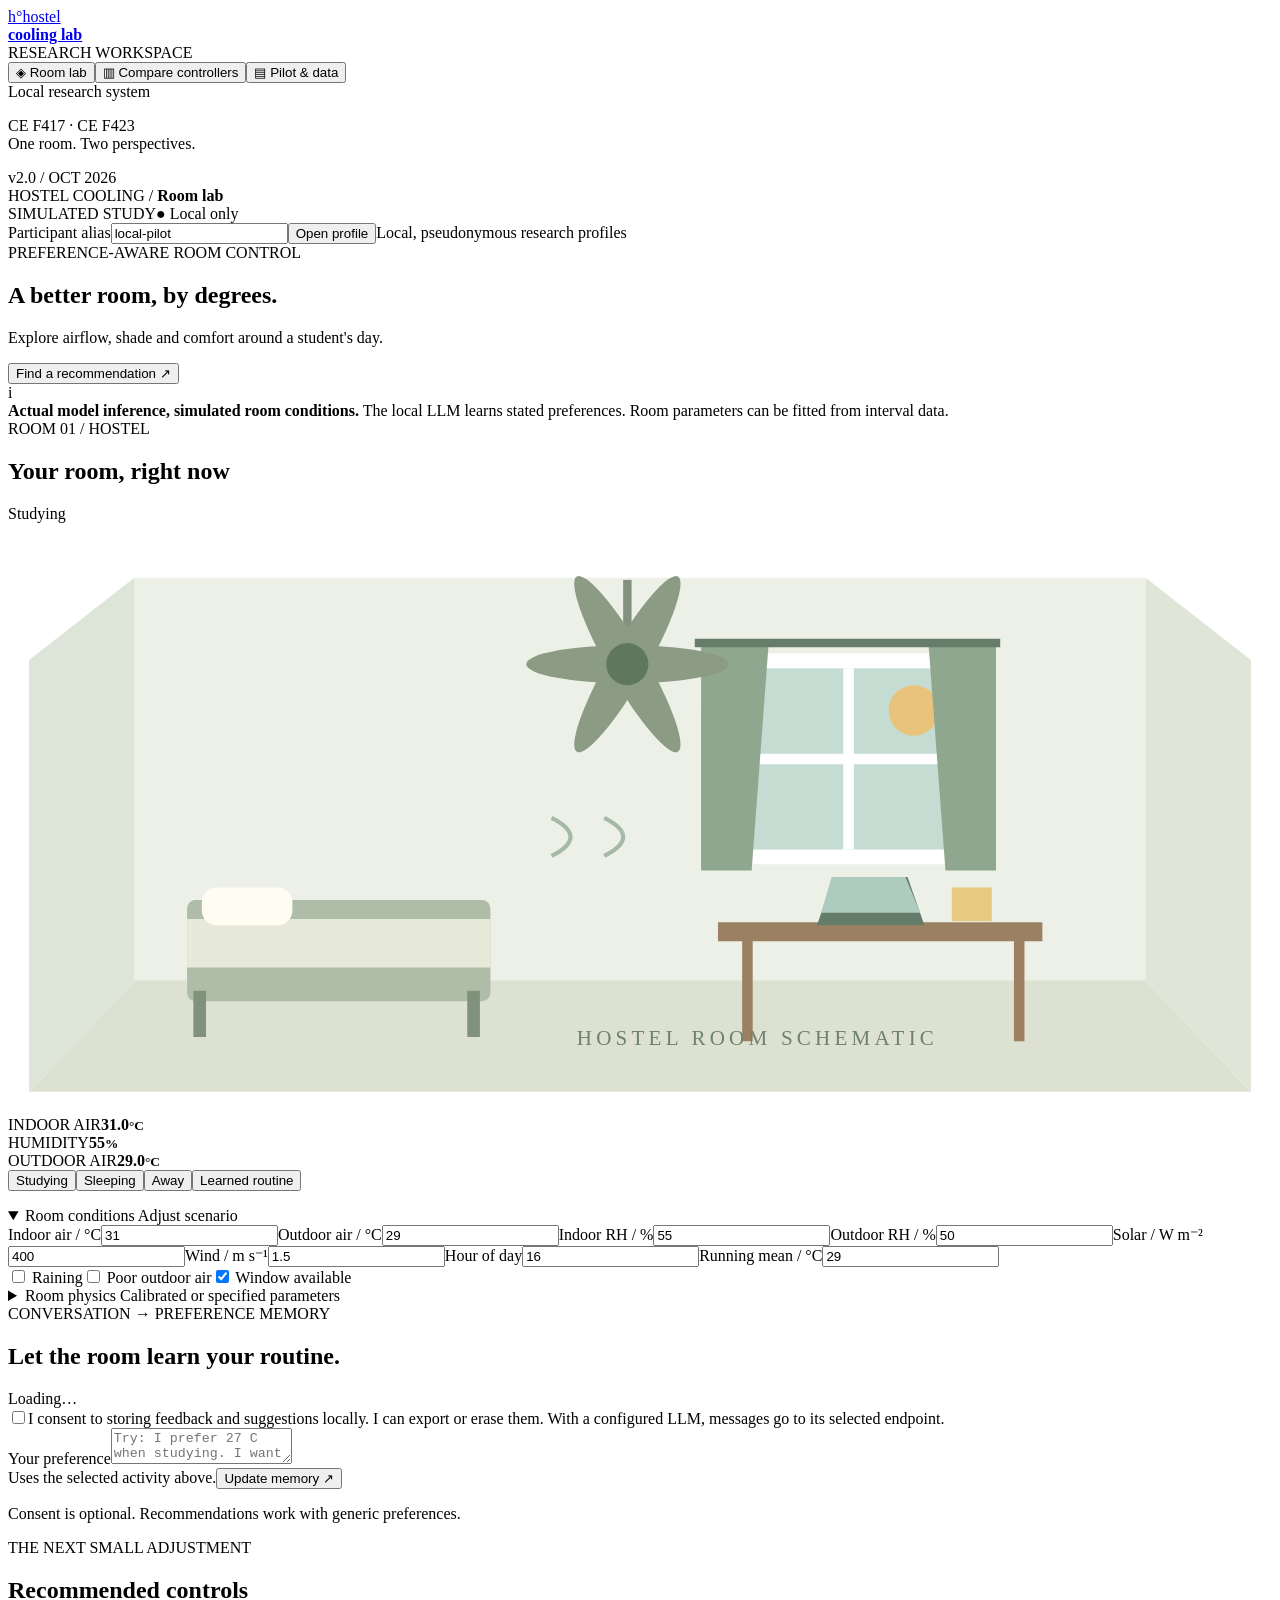
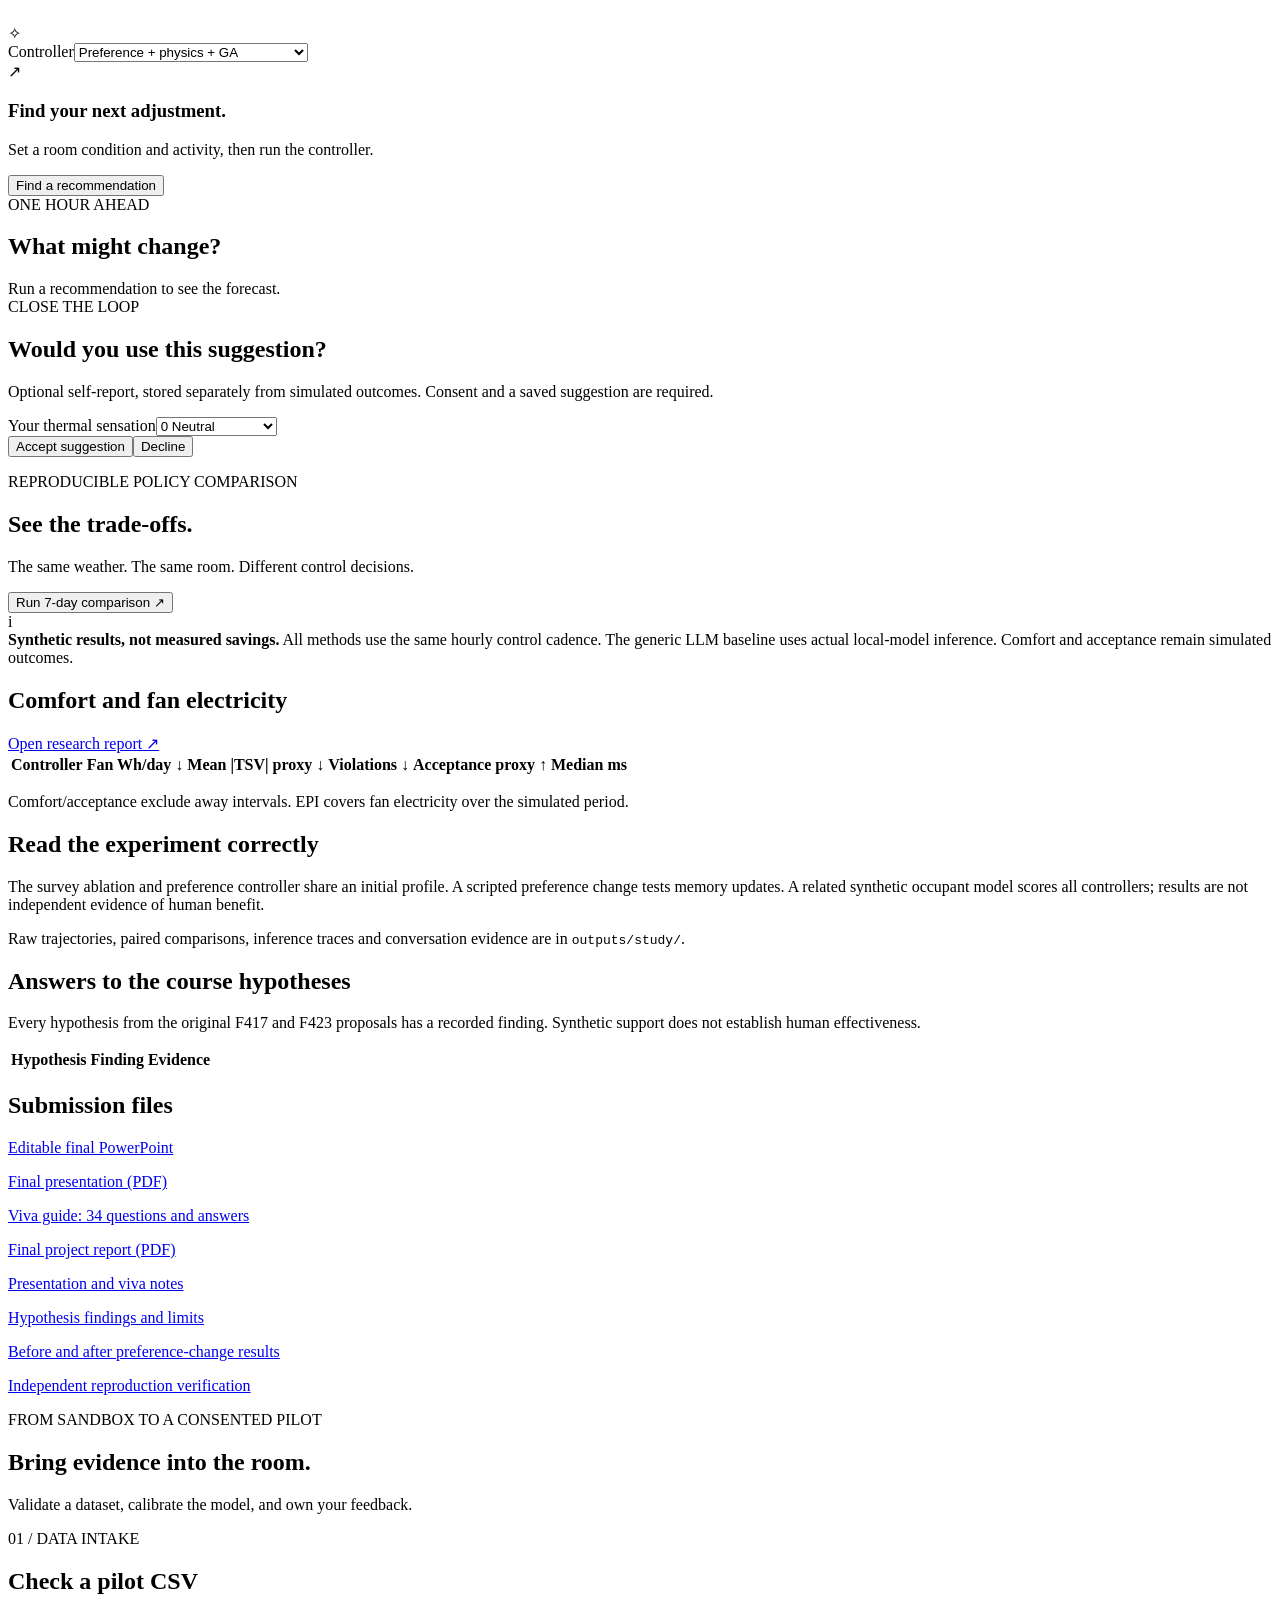
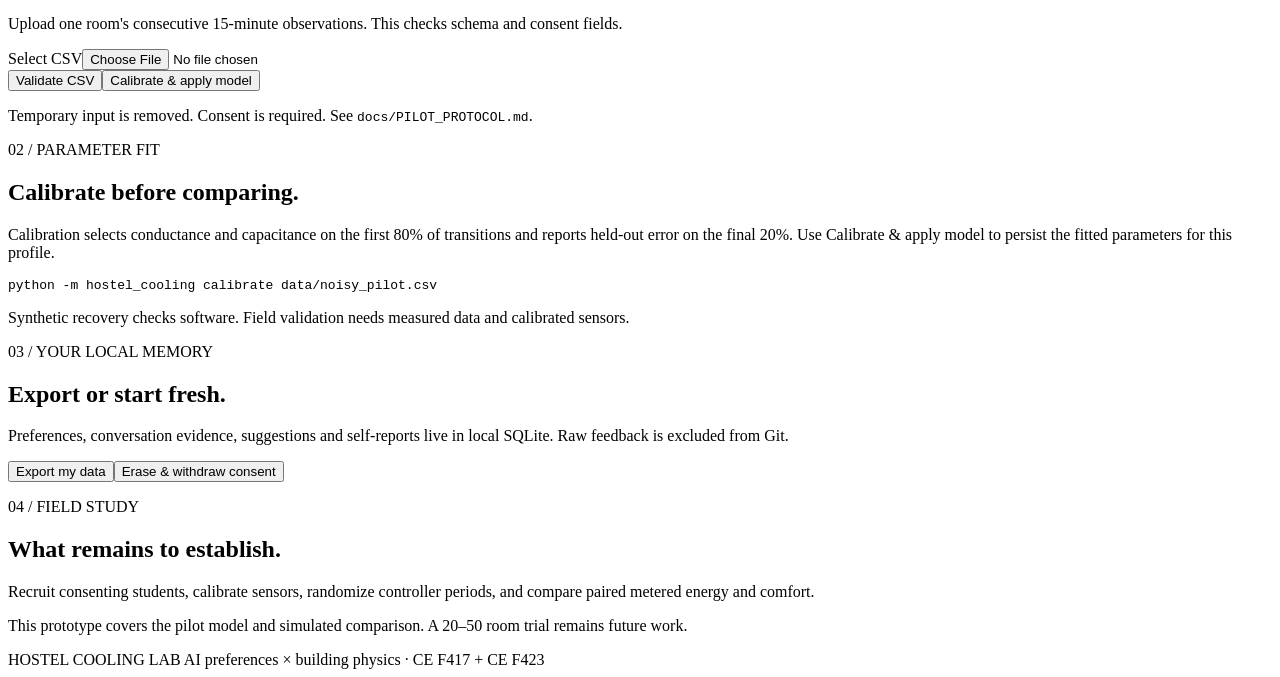
==== commit bfd94c97: "Finish editable presentation, final report and viva-ready submission" ====
--- a/hostel_cooling/web/index.html
+++ b/hostel_cooling/web/index.html
@@ -667,6 +667,77 @@
               conversation evidence are in <code>outputs/study/</code>.
             </p>
           </div>
+          <div class="card results-card">
+            <h2>Answers to the course hypotheses</h2>
+            <p class="small muted">
+              Every hypothesis from the original F417 and F423 proposals has a
+              recorded finding. Synthetic support does not establish human
+              effectiveness.
+            </p>
+            <div class="table-wrap">
+              <table>
+                <thead>
+                  <tr>
+                    <th>Hypothesis</th>
+                    <th>Finding</th>
+                    <th>Evidence</th>
+                  </tr>
+                </thead>
+                <tbody id="hypothesis-results"></tbody>
+              </table>
+            </div>
+          </div>
+          <div class="card">
+            <h2>Submission files</h2>
+            <p><a href="/presentation.pptx">Editable final PowerPoint</a></p>
+            <p>
+              <a href="/presentation.pdf" target="_blank" rel="noopener"
+                >Final presentation (PDF)</a
+              >
+            </p>
+            <p>
+              <a href="/viva.pdf" target="_blank" rel="noopener"
+                >Viva guide: 34 questions and answers</a
+              >
+            </p>
+            <p>
+              <a href="/report.pdf" target="_blank" rel="noopener"
+                >Final project report (PDF)</a
+              >
+            </p>
+            <p>
+              <a
+                href="/evidence/PRESENTATION_NOTES.md"
+                target="_blank"
+                rel="noopener"
+                >Presentation and viva notes</a
+              >
+            </p>
+            <p>
+              <a
+                href="/evidence/hypothesis_assessment.json"
+                target="_blank"
+                rel="noopener"
+                >Hypothesis findings and limits</a
+              >
+            </p>
+            <p>
+              <a
+                href="/evidence/preference_change_phases.csv"
+                target="_blank"
+                rel="noopener"
+                >Before and after preference-change results</a
+              >
+            </p>
+            <p>
+              <a
+                href="/evidence/reproducibility_verification.json"
+                target="_blank"
+                rel="noopener"
+                >Independent reproduction verification</a
+              >
+            </p>
+          </div>
         </section>
         <section id="view-pilot" class="view">
           <div class="title-row">
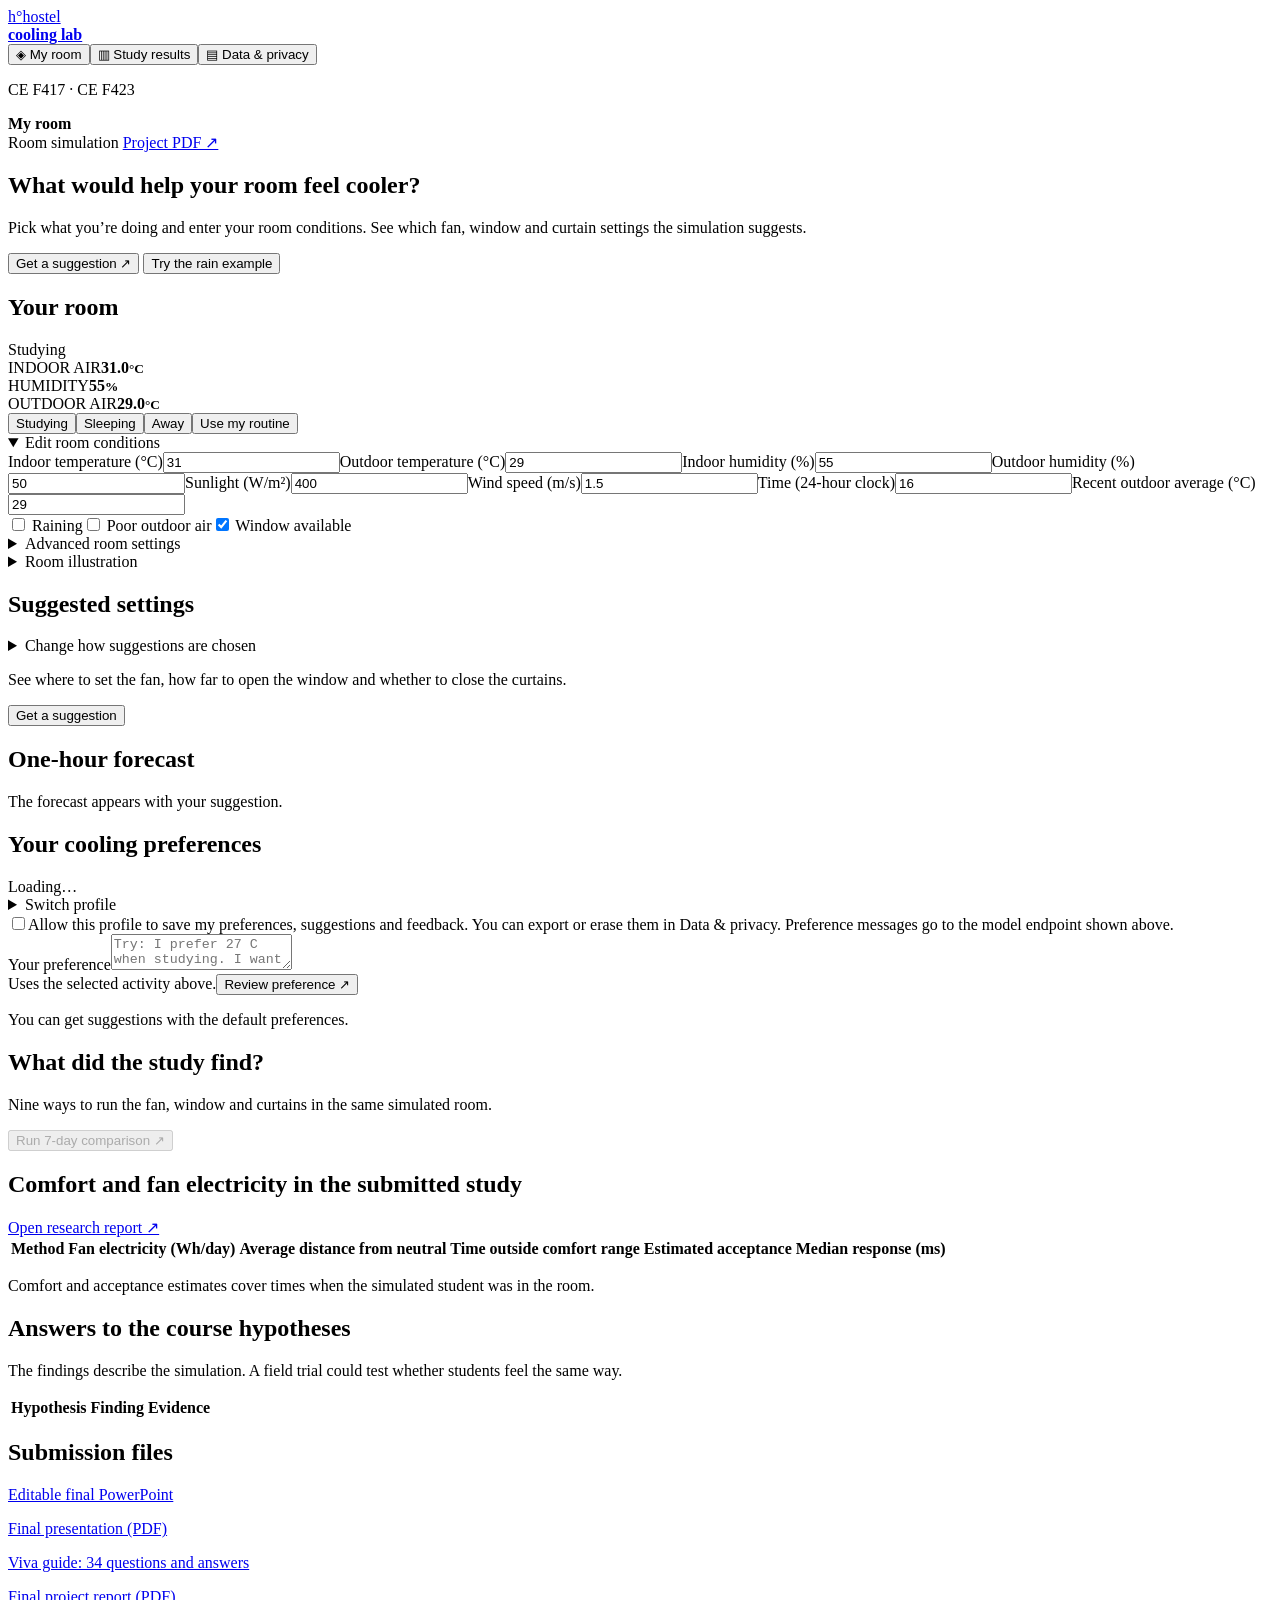
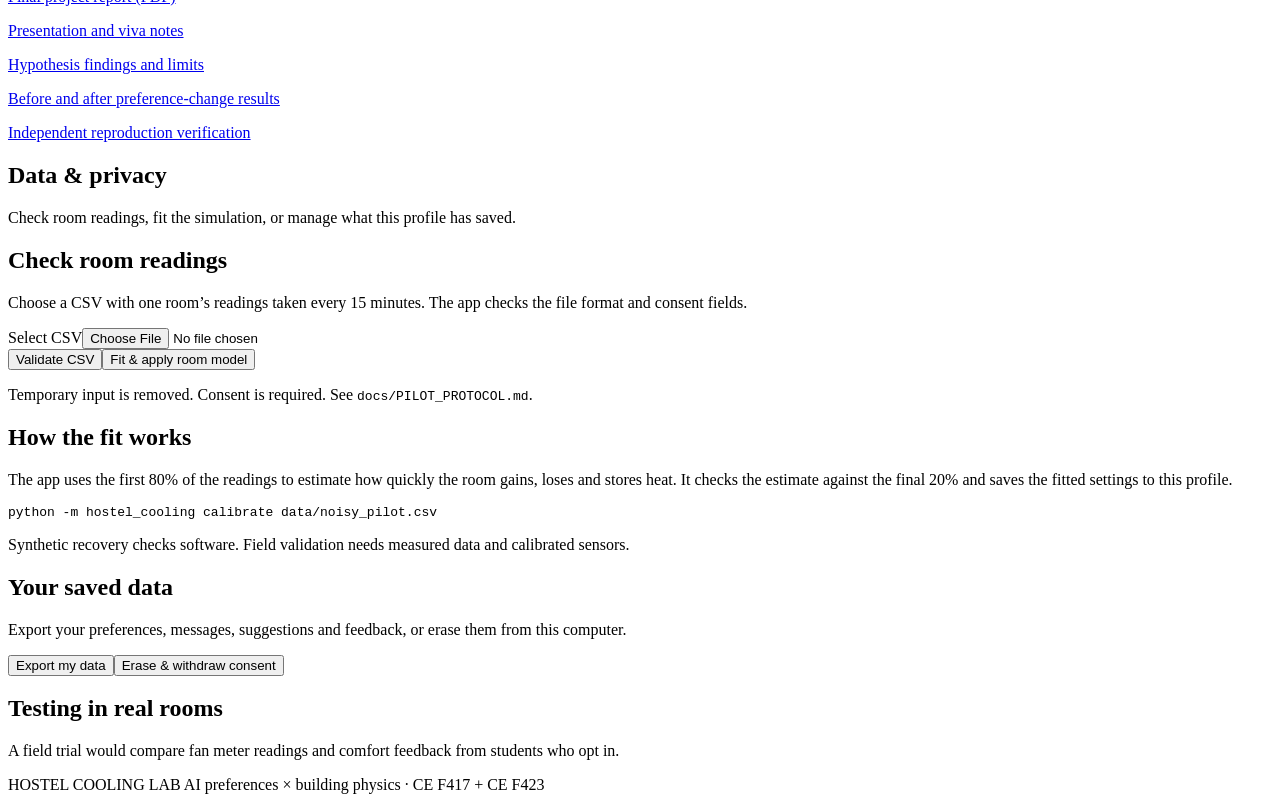
==== commit 25b8597e: "Add side-by-side cooling forecasts and improve the professor handoff" ====
--- a/hostel_cooling/web/index.html
+++ b/hostel_cooling/web/index.html
@@ -13,187 +13,64 @@
         ><span class="brandmark">h°</span
         ><span>hostel<br /><b>cooling lab</b></span></a
       >
-      <div class="workspace-label">RESEARCH WORKSPACE</div>
       <nav aria-label="Main navigation">
-        <button class="nav active" data-view="lab">
-          <span>◈</span> Room lab</button
+        <button class="nav active" data-view="lab" aria-current="page">
+          <span aria-hidden="true">◈</span> My room</button
         ><button class="nav" data-view="evidence">
-          <span>▥</span> Compare controllers</button
+          <span aria-hidden="true">▥</span> Study results</button
         ><button class="nav" data-view="pilot">
-          <span>▤</span> Pilot & data
+          <span aria-hidden="true">▤</span> Data & privacy
         </button>
       </nav>
       <div class="sidebar-bottom">
-        <span class="live-dot"></span> Local research system
-        <p>CE F417 · CE F423<br />One room. Two perspectives.</p>
-        <span class="version">v2.0 / OCT 2026</span>
+        <p>CE F417 · CE F423</p>
       </div>
     </aside>
     <div class="workspace">
       <header>
         <div class="breadcrumb">
-          HOSTEL COOLING <span>/</span> <b id="view-label">Room lab</b>
+          <b id="view-label">My room</b>
         </div>
         <div class="header-right">
-          <span class="pill amber">SIMULATED STUDY</span
-          ><span class="local">● Local only</span>
+          <span class="pill amber">Room simulation</span>
+          <a class="secondary overview-link" href="/project-overview.pdf" target="_blank" rel="noopener">Project PDF ↗</a>
         </div>
       </header>
       <main>
-        <div class="participant-bar">
-          <label for="participant-id">Participant alias</label
-          ><input
-            id="participant-id"
-            maxlength="40"
-            pattern="[A-Za-z0-9_-]{1,40}"
-            value="local-pilot"
-          /><button id="switch-participant" class="secondary">
-            Open profile</button
-          ><span class="small muted" id="profile-status"
-            >Local, pseudonymous research profiles</span
-          >
-        </div>
         <section id="view-lab" class="view active">
-          <div class="title-row">
+          <div class="title-row room-intro">
             <div>
-              <div class="eyebrow">PREFERENCE-AWARE ROOM CONTROL</div>
-              <h1>A better room, by degrees.</h1>
+              <h1>What would help your room feel cooler?</h1>
               <p class="subtitle">
-                Explore airflow, shade and comfort around a student's day.
-              </p>
-            </div>
-            <button id="recommend-top" class="primary">
-              Find a recommendation ↗
-            </button>
-          </div>
-          <div class="notice">
-            <span>i</span>
-            <div>
-              <b>Actual model inference, simulated room conditions.</b> The
-              local LLM learns stated preferences. Room parameters can be fitted
-              from interval data.
-            </div>
-          </div>
+                Pick what you’re doing and enter your room conditions. See which fan, window and curtain settings the simulation suggests.
+              </p>
+            </div>
+            <div class="room-intro-actions">
+              <button id="recommend-top" class="primary">Get a suggestion ↗</button>
+              <button id="show-rain-example" class="secondary" aria-expanded="false" aria-controls="rain-example">
+                Try the rain example
+              </button>
+            </div>
+          </div>
+          <section id="rain-example" class="card example-panel" aria-labelledby="rain-example-heading" hidden>
+            <div class="card-top">
+              <div>
+                <h2 id="rain-example-heading" tabindex="-1">What changes when it rains?</h2>
+                <p class="muted" id="rain-example-context">Both suggestions use the same example room.</p>
+              </div>
+              <button id="close-rain-example" class="text-button">Close example</button>
+            </div>
+            <p id="rain-example-status" class="small muted" role="status"></p>
+            <div id="rain-example-results" class="example-grid" hidden></div>
+          </section>
           <div class="lab-grid">
             <div class="left-column">
               <article class="card room-card">
                 <div class="card-top">
                   <div>
-                    <span class="overline">ROOM 01 / HOSTEL</span>
-                    <h2>Your room, right now</h2>
+                    <h2>Your room</h2>
                   </div>
                   <span class="pill green" id="activity-badge">Studying</span>
-                </div>
-                <div class="room-scene">
-                  <svg
-                    viewBox="0 0 600 280"
-                    role="img"
-                    aria-label="Hostel room schematic with fan, bed, window, curtains and study desk"
-                  >
-                    <path d="M60 26H540V217H60Z" fill="#edf0e6" />
-                    <path d="M60 217H540L590 270H10Z" fill="#dde1d2" />
-                    <path d="M60 26L10 65V270L60 217" fill="#dde5d8" />
-                    <path d="M540 26L590 65V270L540 217" fill="#e0e6d7" />
-                    <rect
-                      x="337"
-                      y="62"
-                      width="125"
-                      height="100"
-                      rx="3"
-                      fill="#fff"
-                    />
-                    <rect
-                      x="344"
-                      y="69"
-                      width="111"
-                      height="86"
-                      fill="#c4dcd2"
-                    />
-                    <path
-                      d="M399 69V155M344 112H455"
-                      stroke="#fff"
-                      stroke-width="5"
-                    />
-                    <circle cx="430" cy="89" r="12" fill="#e9c37b" />
-                    <g id="scene-curtain">
-                      <path d="M329 58H361L353 165H329Z" fill="#8fa78e" />
-                      <path d="M437 58H469V165H445Z" fill="#8fa78e" />
-                    </g>
-                    <path d="M326 57H471" stroke="#667e69" stroke-width="4" />
-                    <rect
-                      x="85"
-                      y="179"
-                      width="144"
-                      height="48"
-                      rx="4"
-                      fill="#afbda8"
-                    />
-                    <path d="M85 188H229V211H85" fill="#e7e9da" />
-                    <rect
-                      x="92"
-                      y="173"
-                      width="43"
-                      height="18"
-                      rx="7"
-                      fill="#fffdf1"
-                    />
-                    <path
-                      d="M91 222V244M221 222V244"
-                      stroke="#80917c"
-                      stroke-width="6"
-                    />
-                    <path d="M337 194H491" stroke="#9c8062" stroke-width="9" />
-                    <path
-                      d="M351 198V246M480 198V246"
-                      stroke="#9c8062"
-                      stroke-width="5"
-                    />
-                    <path d="M392 168H427L435 191H384Z" fill="#647c6a" />
-                    <path d="M391 168H426L433 185H386Z" fill="#aecbc0" />
-                    <rect
-                      x="448"
-                      y="173"
-                      width="19"
-                      height="16"
-                      fill="#e7c980"
-                    />
-                    <path d="M294 27V57" stroke="#85917f" stroke-width="4" />
-                    <g id="fan-blades">
-                      <ellipse cx="294" cy="67" rx="48" ry="9" fill="#8b9b84" />
-                      <ellipse
-                        cx="294"
-                        cy="67"
-                        rx="48"
-                        ry="9"
-                        fill="#8b9b84"
-                        transform="rotate(60 294 67)"
-                      />
-                      <ellipse
-                        cx="294"
-                        cy="67"
-                        rx="48"
-                        ry="9"
-                        fill="#8b9b84"
-                        transform="rotate(120 294 67)"
-                      />
-                    </g>
-                    <circle cx="294" cy="67" r="10" fill="#60775f" />
-                    <path
-                      d="M258 140q18 9 0 18M283 140q18 9 0 18"
-                      stroke="#a5b9a6"
-                      stroke-width="2"
-                      fill="none"
-                    />
-                    <text
-                      x="270"
-                      y="248"
-                      font-size="10"
-                      fill="#6e826d"
-                      letter-spacing="2"
-                    >
-                      HOSTEL ROOM SCHEMATIC
-                    </text>
-                  </svg>
                 </div>
                 <div class="room-stats">
                   <div>
@@ -222,24 +99,25 @@
                   role="group"
                   aria-label="Student activity"
                 >
-                  <button data-activity="study" class="selected">
+                  <button data-activity="study" class="selected" aria-pressed="true">
                     Studying</button
-                  ><button data-activity="sleep">Sleeping</button
-                  ><button data-activity="away">Away</button
-                  ><button data-activity="auto">Learned routine</button>
+                  ><button data-activity="sleep" aria-pressed="false">Sleeping</button
+                  ><button data-activity="away" aria-pressed="false">Away</button
+                  ><button data-activity="auto" aria-pressed="false">Use my routine</button>
                 </div>
                 <p
                   id="routine-status"
                   class="small muted"
                   aria-live="polite"
+                  hidden
                 ></p>
                 <details class="room-inputs" open>
                   <summary>
-                    Room conditions <span>Adjust scenario</span>
+                    Edit room conditions
                   </summary>
                   <div class="input-grid">
                     <label
-                      >Indoor air / °C<input
+                      >Indoor temperature (°C)<input
                         id="indoor_c"
                         type="number"
                         min="5"
@@ -247,7 +125,7 @@
                         step="any"
                         value="31" /></label
                     ><label
-                      >Outdoor air / °C<input
+                      >Outdoor temperature (°C)<input
                         id="outdoor_c"
                         type="number"
                         min="-10"
@@ -255,7 +133,7 @@
                         step="any"
                         value="29" /></label
                     ><label
-                      >Indoor RH / %<input
+                      >Indoor humidity (%)<input
                         id="rh"
                         step="any"
                         type="number"
@@ -263,7 +141,7 @@
                         max="100"
                         value="55" /></label
                     ><label
-                      >Outdoor RH / %<input
+                      >Outdoor humidity (%)<input
                         id="outdoor_rh"
                         step="any"
                         type="number"
@@ -271,7 +149,7 @@
                         max="100"
                         value="50" /></label
                     ><label
-                      >Solar / W m⁻²<input
+                      >Sunlight (W/m²)<input
                         id="solar_w_m2"
                         type="number"
                         min="0"
@@ -279,7 +157,7 @@
                         value="400"
                         step="any" /></label
                     ><label
-                      >Wind / m s⁻¹<input
+                      >Wind speed (m/s)<input
                         id="wind_ms"
                         type="number"
                         min="0"
@@ -287,7 +165,7 @@
                         step="any"
                         value="1.5" /></label
                     ><label
-                      >Hour of day<input
+                      >Time (24-hour clock)<input
                         id="hour"
                         type="number"
                         min="0"
@@ -295,7 +173,7 @@
                         step="any"
                         value="16" /></label
                     ><label
-                      >Running mean / °C<input
+                      >Recent outdoor average (°C)<input
                         id="running_mean_c"
                         type="number"
                         min="-10"
@@ -317,7 +195,7 @@
                 </details>
                 <details class="room-inputs">
                   <summary>
-                    Room physics <span>Calibrated or specified parameters</span>
+                    Advanced room settings
                   </summary>
                   <div class="input-grid">
                     <label
@@ -420,22 +298,262 @@
                     </p>
                   </details>
                 </details>
+                <details class="room-inputs room-preview">
+                  <summary>Room illustration</summary>
+                <div class="room-scene">
+                  <svg
+                    viewBox="0 0 600 280"
+                    role="img"
+                    aria-label="Hostel room schematic with fan, bed, window, curtains and study desk"
+                  >
+                    <path d="M60 26H540V217H60Z" fill="#edf0e6" />
+                    <path d="M60 217H540L590 270H10Z" fill="#dde1d2" />
+                    <path d="M60 26L10 65V270L60 217" fill="#dde5d8" />
+                    <path d="M540 26L590 65V270L540 217" fill="#e0e6d7" />
+                    <rect
+                      x="337"
+                      y="62"
+                      width="125"
+                      height="100"
+                      rx="3"
+                      fill="#fff"
+                    />
+                    <rect
+                      x="344"
+                      y="69"
+                      width="111"
+                      height="86"
+                      fill="#c4dcd2"
+                    />
+                    <path
+                      d="M399 69V155M344 112H455"
+                      stroke="#fff"
+                      stroke-width="5"
+                    />
+                    <circle cx="430" cy="89" r="12" fill="#e9c37b" />
+                    <g id="scene-curtain">
+                      <path d="M329 58H361L353 165H329Z" fill="#8fa78e" />
+                      <path d="M437 58H469V165H445Z" fill="#8fa78e" />
+                    </g>
+                    <path d="M326 57H471" stroke="#667e69" stroke-width="4" />
+                    <rect
+                      x="85"
+                      y="179"
+                      width="144"
+                      height="48"
+                      rx="4"
+                      fill="#afbda8"
+                    />
+                    <path d="M85 188H229V211H85" fill="#e7e9da" />
+                    <rect
+                      x="92"
+                      y="173"
+                      width="43"
+                      height="18"
+                      rx="7"
+                      fill="#fffdf1"
+                    />
+                    <path
+                      d="M91 222V244M221 222V244"
+                      stroke="#80917c"
+                      stroke-width="6"
+                    />
+                    <path d="M337 194H491" stroke="#9c8062" stroke-width="9" />
+                    <path
+                      d="M351 198V246M480 198V246"
+                      stroke="#9c8062"
+                      stroke-width="5"
+                    />
+                    <path d="M392 168H427L435 191H384Z" fill="#647c6a" />
+                    <path d="M391 168H426L433 185H386Z" fill="#aecbc0" />
+                    <rect
+                      x="448"
+                      y="173"
+                      width="19"
+                      height="16"
+                      fill="#e7c980"
+                    />
+                    <path d="M294 27V57" stroke="#85917f" stroke-width="4" />
+                    <g id="fan-blades">
+                      <ellipse cx="294" cy="67" rx="48" ry="9" fill="#8b9b84" />
+                      <ellipse
+                        cx="294"
+                        cy="67"
+                        rx="48"
+                        ry="9"
+                        fill="#8b9b84"
+                        transform="rotate(60 294 67)"
+                      />
+                      <ellipse
+                        cx="294"
+                        cy="67"
+                        rx="48"
+                        ry="9"
+                        fill="#8b9b84"
+                        transform="rotate(120 294 67)"
+                      />
+                    </g>
+                    <circle cx="294" cy="67" r="10" fill="#60775f" />
+                    <path
+                      d="M258 140q18 9 0 18M283 140q18 9 0 18"
+                      stroke="#a5b9a6"
+                      stroke-width="2"
+                      fill="none"
+                    />
+                  </svg>
+                </div>
+                </details>
               </article>
+            </div>
+            <div class="right-column">
+              <article class="card recommendation">
+                <div class="card-top">
+                  <div>
+                    <h2>Suggested settings</h2>
+                  </div>
+                </div>
+                <details class="room-inputs method-settings">
+                  <summary>Change how suggestions are chosen</summary>
+                  <label class="small muted"
+                  >Method<select id="method">
+                    <option value="ours">Room model + your preferences</option>
+                    <option value="fixed">Fixed schedule</option>
+                    <option value="expert">Expert rules</option>
+                    <option value="adaptive">
+                      Adaptive reference + fallback
+                    </option>
+                    <option value="ann">Neural model trained on simulated data</option>
+                    <option value="physics">Room physics only</option>
+                    <option value="no_physics">
+                      Preference memory without physics
+                    </option>
+                    <option value="generic_llm">Language model alone</option>
+                  </select></label>
+                </details>
+                <div id="recommend-empty" class="empty-state">
+                  <p>See where to set the fan, how far to open the window and whether to close the curtains.</p>
+                  <button class="primary" id="recommend">
+                    Get a suggestion
+                  </button>
+                </div>
+                <div id="recommend-result" tabindex="-1" hidden>
+                  <div class="control-list">
+                    <div>
+                      <span class="control-icon">✳</span
+                      ><span><b>Fan</b><small id="fan-detail"></small></span
+                      ><strong id="fan-action"></strong>
+                    </div>
+                    <div>
+                      <span class="control-icon">▣</span
+                      ><span><b>Window</b></span
+                      ><strong id="window-action"></strong>
+                    </div>
+                    <div>
+                      <span class="control-icon">▥</span
+                      ><span><b>Curtains</b></span
+                      ><strong id="curtain-action"></strong>
+                    </div>
+                  </div>
+                  <p class="explanation" id="explanation"></p>
+                  <div id="constraints" class="small"></div>
+                  <details class="room-inputs">
+                    <summary>Model details</summary>
+                    <p class="small muted" id="recommend-technical"></p>
+                  </details>
+                  <button class="secondary full" id="step">
+                    Simulate 15 minutes →
+                  </button>
+                  <p class="muted small">
+                    Applies the settings in the simulation.
+                  </p>
+                </div>
+              </article>
+              <article class="card forecast">
+                <h2>One-hour forecast</h2>
+                <div id="forecast-empty" class="muted small">
+                  The forecast appears with your suggestion.
+                </div>
+                <div id="forecast-result" hidden>
+                  <p class="small muted forecast-intro">Indoor temperature after one hour and fan electricity over that hour.</p>
+                  <div class="forecast-comparison" aria-label="One-hour forecast comparison">
+                    <div class="forecast-option">
+                      <span class="forecast-key suggested">Suggested settings</span>
+                      <strong id="forecast-temperature"></strong>
+                      <span id="forecast-electricity"></span>
+                    </div>
+                    <div class="forecast-option reference" id="fixed-forecast">
+                      <span class="forecast-key">Fixed schedule</span>
+                      <strong id="fixed-temperature"></strong>
+                      <span id="fixed-electricity"></span>
+                    </div>
+                  </div>
+                  <p id="fixed-unavailable" class="small muted" hidden>The fixed schedule goes outside the forecast model’s temperature range.</p>
+                  <div id="forecast-chart"></div>
+                  <details class="forecast-readings">
+                    <summary>See the readings</summary>
+                    <table aria-label="Simulated temperature and humidity by time">
+                      <thead><tr><th>Time</th><th>Suggested temp.</th><th id="fixed-temperature-heading">Fixed temp.</th><th>Suggested RH</th></tr></thead>
+                      <tbody id="forecast-readings"></tbody>
+                    </table>
+                  </details>
+                  <div class="mini-metrics">
+                    <div>
+                      <span>Fan electricity in 15 minutes</span><b id="energy"></b>
+                    </div>
+                    <div>
+                      <span>How it may feel in 15 minutes</span><b id="comfort"></b>
+                    </div>
+                  </div>
+                  <p class="small muted">
+                    Both forecasts hold their starting settings, weather and activity constant.
+                  </p>
+                </div>
+              </article>
+              <article class="card feedback" id="feedback-card" hidden>
+                <h2>Would you use this suggestion?</h2>
+                <p class="small muted">
+                  Your optional feedback is saved with this suggestion.
+                </p>
+                <label class="small"
+                  >How does the room feel to you?<select id="tsv">
+                    <option value="-3">−3 Cold</option>
+                    <option value="-2">−2 Cool</option>
+                    <option value="-1">−1 Slightly cool</option>
+                    <option value="0" selected>0 Neutral</option>
+                    <option value="1">+1 Slightly warm</option>
+                    <option value="2">+2 Warm</option>
+                    <option value="3">+3 Hot</option>
+                  </select></label
+                >
+                <div class="feedback-buttons">
+                  <button class="secondary" id="accept">
+                    I’d use this</button
+                  ><button class="text-button" id="reject">I wouldn’t use this</button>
+                </div>
+                <p class="small" id="feedback-status" aria-live="polite"></p>
+              </article>
+            </div>
+          </div>
+          <div class="personal-panel">
               <article class="card memory-card">
                 <div class="card-top">
                   <div>
-                    <span class="overline"
-                      >CONVERSATION → PREFERENCE MEMORY</span
-                    >
-                    <h2>Let the room learn your routine.</h2>
+                    <h2>Your cooling preferences</h2>
                   </div>
                   <span class="small muted" id="backend">Loading…</span>
                 </div>
+                <details class="room-inputs">
+                  <summary>Switch profile</summary>
+                  <div class="participant-bar">
+                    <label for="participant-id">Profile name</label>
+                    <input id="participant-id" maxlength="40" pattern="[A-Za-z0-9_-]{1,40}" value="local-pilot" />
+                    <button id="switch-participant" class="secondary">Open profile</button>
+                    <span class="small muted" id="profile-status"></span>
+                  </div>
+                </details>
                 <label class="consent"
                   ><input type="checkbox" id="consent" /><span
-                    >I consent to storing feedback and suggestions locally. I
-                    can export or erase them. With a configured LLM, messages go
-                    to its selected endpoint.</span
+                    >Allow this profile to save my preferences, suggestions and feedback. You can export or erase them in Data &amp; privacy. Preference messages go to the model endpoint shown above.</span
                   ></label
                 >
                 <form id="chat-form">
@@ -449,16 +567,15 @@
                   <div class="chat-bottom">
                     <span>Uses the selected activity above.</span
                     ><button class="primary" type="submit" id="save-preference">
-                      Update memory ↗
+                      Review preference ↗
                     </button>
                   </div>
                 </form>
                 <p id="chat-status" class="small" aria-live="polite">
-                  Consent is optional. Recommendations work with generic
-                  preferences.
+                  You can get suggestions with the default preferences.
                 </p>
                 <div id="preference-review" class="preference-review" hidden>
-                  <b>Review interpreted changes</b>
+                  <b>Is this what you meant?</b>
                   <p class="small muted">
                     The model can misunderstand a message. Save only the changes
                     you intended.
@@ -475,206 +592,68 @@
                 <div id="memory-profile" class="memory-chips"></div>
                 <div id="memory-events"></div>
               </article>
-            </div>
-            <div class="right-column">
-              <article class="card recommendation">
-                <div class="card-top">
-                  <div>
-                    <span class="overline">THE NEXT SMALL ADJUSTMENT</span>
-                    <h2>Recommended controls</h2>
-                  </div>
-                  <span class="sparkle">✧</span>
-                </div>
-                <label class="small muted"
-                  >Controller<select id="method">
-                    <option value="ours">Preference + physics + GA</option>
-                    <option value="fixed">Fixed schedule</option>
-                    <option value="expert">Expert rules</option>
-                    <option value="adaptive">
-                      Adaptive reference + fallback
-                    </option>
-                    <option value="ann">Synthetic-trained ANN</option>
-                    <option value="physics">Room physics only</option>
-                    <option value="no_physics">
-                      Preference memory without physics
-                    </option>
-                    <option value="generic_llm">
-                      Generic LLM (requires connection)
-                    </option>
-                  </select></label
-                >
-                <div id="recommend-empty" class="empty-state">
-                  <div>↗</div>
-                  <h3>Find your next adjustment.</h3>
-                  <p>
-                    Set a room condition and activity, then run the controller.
-                  </p>
-                  <button class="primary" id="recommend">
-                    Find a recommendation
-                  </button>
-                </div>
-                <div id="recommend-result" hidden>
-                  <div class="control-list">
-                    <div>
-                      <span class="control-icon">✳</span
-                      ><span><b>Fan</b><small id="fan-detail"></small></span
-                      ><strong id="fan-action"></strong>
-                    </div>
-                    <div>
-                      <span class="control-icon">▣</span
-                      ><span
-                        ><b>Window</b><small>Natural ventilation</small></span
-                      ><strong id="window-action"></strong>
-                    </div>
-                    <div>
-                      <span class="control-icon">▥</span
-                      ><span><b>Curtain</b><small>Solar shading</small></span
-                      ><strong id="curtain-action"></strong>
-                    </div>
-                  </div>
-                  <p class="explanation" id="explanation"></p>
-                  <div id="constraints" class="small"></div>
-                  <button class="secondary full" id="step">
-                    Simulate these controls for 15 min →
-                  </button>
-                  <p class="muted small">
-                    Updates this sandbox only. No devices are connected.
-                  </p>
-                </div>
-              </article>
-              <article class="card forecast">
-                <span class="overline">ONE HOUR AHEAD</span>
-                <h2>What might change?</h2>
-                <div id="forecast-empty" class="muted small">
-                  Run a recommendation to see the forecast.
-                </div>
-                <div id="forecast-result" hidden>
-                  <div class="forecast-stat">
-                    <strong id="forecast-temperature"></strong
-                    ><span>predicted indoor air / +60 min</span>
-                  </div>
-                  <div
-                    id="forecast-chart"
-                    aria-label="One-hour temperature forecast"
-                  ></div>
-                  <div class="mini-metrics">
-                    <div>
-                      <span>Fan electricity / 15 min</span><b id="energy"></b>
-                    </div>
-                    <div>
-                      <span>Comfort proxy / −3 to +3</span><b id="comfort"></b>
-                    </div>
-                    <div>
-                      <span>GA gap from exact optimum</span><b id="ga-gap"></b>
-                    </div>
-                  </div>
-                  <p class="small muted">
-                    Constant weather and activity. Air temperature stands in for
-                    operative temperature.
-                  </p>
-                </div>
-              </article>
-              <article class="card feedback">
-                <span class="overline">CLOSE THE LOOP</span>
-                <h2>Would you use this suggestion?</h2>
-                <p class="small muted">
-                  Optional self-report, stored separately from simulated
-                  outcomes. Consent and a saved suggestion are required.
-                </p>
-                <label class="small"
-                  >Your thermal sensation<select id="tsv">
-                    <option value="-3">−3 Cold</option>
-                    <option value="-2">−2 Cool</option>
-                    <option value="-1">−1 Slightly cool</option>
-                    <option value="0" selected>0 Neutral</option>
-                    <option value="1">+1 Slightly warm</option>
-                    <option value="2">+2 Warm</option>
-                    <option value="3">+3 Hot</option>
-                  </select></label
-                >
-                <div class="feedback-buttons">
-                  <button class="secondary" id="accept">
-                    Accept suggestion</button
-                  ><button class="text-button" id="reject">Decline</button>
-                </div>
-                <p class="small" id="feedback-status" aria-live="polite"></p>
-              </article>
-            </div>
           </div>
         </section>
         <section id="view-evidence" class="view">
           <div class="title-row">
             <div>
-              <div class="eyebrow">REPRODUCIBLE POLICY COMPARISON</div>
-              <h1>See the trade-offs.</h1>
+              <h1>What did the study find?</h1>
               <p class="subtitle">
-                The same weather. The same room. Different control decisions.
-              </p>
-            </div>
-            <button id="run-experiment" class="primary">
+                Nine ways to run the fan, window and curtains in the same simulated room.
+              </p>
+            </div>
+            <button id="run-experiment" class="primary" disabled>
               Run 7-day comparison ↗
             </button>
           </div>
-          <div class="notice">
-            <span>i</span>
-            <div>
-              <b>Synthetic results, not measured savings.</b> All methods use
-              the same hourly control cadence. The generic LLM baseline uses
-              actual local-model inference. Comfort and acceptance remain
-              simulated outcomes.
-            </div>
-          </div>
+          <section class="study-takeaways" id="study-takeaways" aria-label="Compared with a fixed schedule" hidden>
+            <article class="card study-stat">
+              <span>Daily fan electricity</span>
+              <strong id="study-energy"></strong>
+              <p id="study-energy-detail"></p>
+            </article>
+            <article class="card study-stat">
+              <span>Time outside the comfort range</span>
+              <strong id="study-comfort"></strong>
+              <p id="study-comfort-detail"></p>
+            </article>
+          </section>
           <p id="experiment-status" aria-live="polite" class="small"></p>
+          <a id="experiment-report" target="_blank" rel="noopener" hidden>Open latest comparison report ↗</a>
           <div id="results-meta" class="small muted"></div>
           <div class="card results-card">
             <div class="card-top">
-              <h2>Comfort and fan electricity</h2>
+              <h2>Comfort and fan electricity in the submitted study</h2>
               <a href="/report" target="_blank" rel="noopener"
                 >Open research report ↗</a
               >
             </div>
-            <div class="table-wrap">
+            <div class="table-wrap" tabindex="0" role="region" aria-label="Controller comparison table">
               <table>
                 <thead>
                   <tr>
-                    <th>Controller</th>
-                    <th>Fan Wh/day ↓</th>
-                    <th>Mean |TSV| proxy ↓</th>
-                    <th>Violations ↓</th>
-                    <th>Acceptance proxy ↑</th>
-                    <th>Median ms</th>
+                    <th>Method</th>
+                    <th>Fan electricity (Wh/day)</th>
+                    <th>Average distance from neutral</th>
+                    <th>Time outside comfort range</th>
+                    <th>Estimated acceptance</th>
+                    <th>Median response (ms)</th>
                   </tr>
                 </thead>
                 <tbody id="results"></tbody>
               </table>
             </div>
             <p class="small muted">
-              Comfort/acceptance exclude away intervals. EPI covers fan
-              electricity over the simulated period.
-            </p>
-          </div>
-          <div class="card">
-            <h2>Read the experiment correctly</h2>
-            <div id="skipped"></div>
-            <p>
-              The survey ablation and preference controller share an initial
-              profile. A scripted preference change tests memory updates. A
-              related synthetic occupant model scores all controllers; results
-              are not independent evidence of human benefit.
-            </p>
-            <p>
-              Raw trajectories, paired comparisons, inference traces and
-              conversation evidence are in <code>outputs/study/</code>.
-            </p>
-          </div>
+              Comfort and acceptance estimates cover times when the simulated student was in the room.
+            </p>
+          </div>
+          <div id="skipped"></div>
           <div class="card results-card">
             <h2>Answers to the course hypotheses</h2>
             <p class="small muted">
-              Every hypothesis from the original F417 and F423 proposals has a
-              recorded finding. Synthetic support does not establish human
-              effectiveness.
-            </p>
-            <div class="table-wrap">
+              The findings describe the simulation. A field trial could test whether students feel the same way.
+            </p>
+            <div class="table-wrap" tabindex="0" role="region" aria-label="Course hypotheses table">
               <table>
                 <thead>
                   <tr>
@@ -742,20 +721,17 @@
         <section id="view-pilot" class="view">
           <div class="title-row">
             <div>
-              <div class="eyebrow">FROM SANDBOX TO A CONSENTED PILOT</div>
-              <h1>Bring evidence into the room.</h1>
+              <h1>Data &amp; privacy</h1>
               <p class="subtitle">
-                Validate a dataset, calibrate the model, and own your feedback.
+                Check room readings, fit the simulation, or manage what this profile has saved.
               </p>
             </div>
           </div>
           <div class="pilot-grid">
             <article class="card">
-              <span class="overline">01 / DATA INTAKE</span>
-              <h2>Check a pilot CSV</h2>
+              <h2>Check room readings</h2>
               <p class="muted">
-                Upload one room's consecutive 15-minute observations. This
-                checks schema and consent fields.
+                Choose a CSV with one room’s readings taken every 15 minutes. The app checks the file format and consent fields.
               </p>
               <label class="file-input"
                 >Select CSV<input
@@ -766,7 +742,7 @@
               <div class="feedback-buttons">
                 <button class="primary" id="validate-pilot">Validate CSV</button
                 ><button class="secondary" id="calibrate-pilot">
-                  Calibrate & apply model
+                  Fit &amp; apply room model
                 </button>
               </div>
               <p id="pilot-status" aria-live="polite" class="small"></p>
@@ -776,13 +752,9 @@
               </p>
             </article>
             <article class="card">
-              <span class="overline">02 / PARAMETER FIT</span>
-              <h2>Calibrate before comparing.</h2>
+              <h2>How the fit works</h2>
               <p>
-                Calibration selects conductance and capacitance on the first 80%
-                of transitions and reports held-out error on the final 20%. Use
-                Calibrate & apply model to persist the fitted parameters for
-                this profile.
+                The app uses the first 80% of the readings to estimate how quickly the room gains, loses and stores heat. It checks the estimate against the final 20% and saves the fitted settings to this profile.
               </p>
               <pre>python -m hostel_cooling calibrate data/noisy_pilot.csv</pre>
               <p class="small muted">
@@ -791,11 +763,9 @@
               </p>
             </article>
             <article class="card">
-              <span class="overline">03 / YOUR LOCAL MEMORY</span>
-              <h2>Export or start fresh.</h2>
+              <h2>Your saved data</h2>
               <p>
-                Preferences, conversation evidence, suggestions and self-reports
-                live in local SQLite. Raw feedback is excluded from Git.
+                Export your preferences, messages, suggestions and feedback, or erase them from this computer.
               </p>
               <div class="feedback-buttons">
                 <button class="secondary" id="export">Export my data</button
@@ -806,16 +776,9 @@
               <p id="privacy-status" class="small" aria-live="polite"></p>
             </article>
             <article class="card">
-              <span class="overline">04 / FIELD STUDY</span>
-              <h2>What remains to establish.</h2>
+              <h2>Testing in real rooms</h2>
               <p>
-                Recruit consenting students, calibrate sensors, randomize
-                controller periods, and compare paired metered energy and
-                comfort.
-              </p>
-              <p class="small muted">
-                This prototype covers the pilot model and simulated comparison.
-                A 20–50 room trial remains future work.
+                A field trial would compare fan meter readings and comfort feedback from students who opt in.
               </p>
             </article>
           </div>
